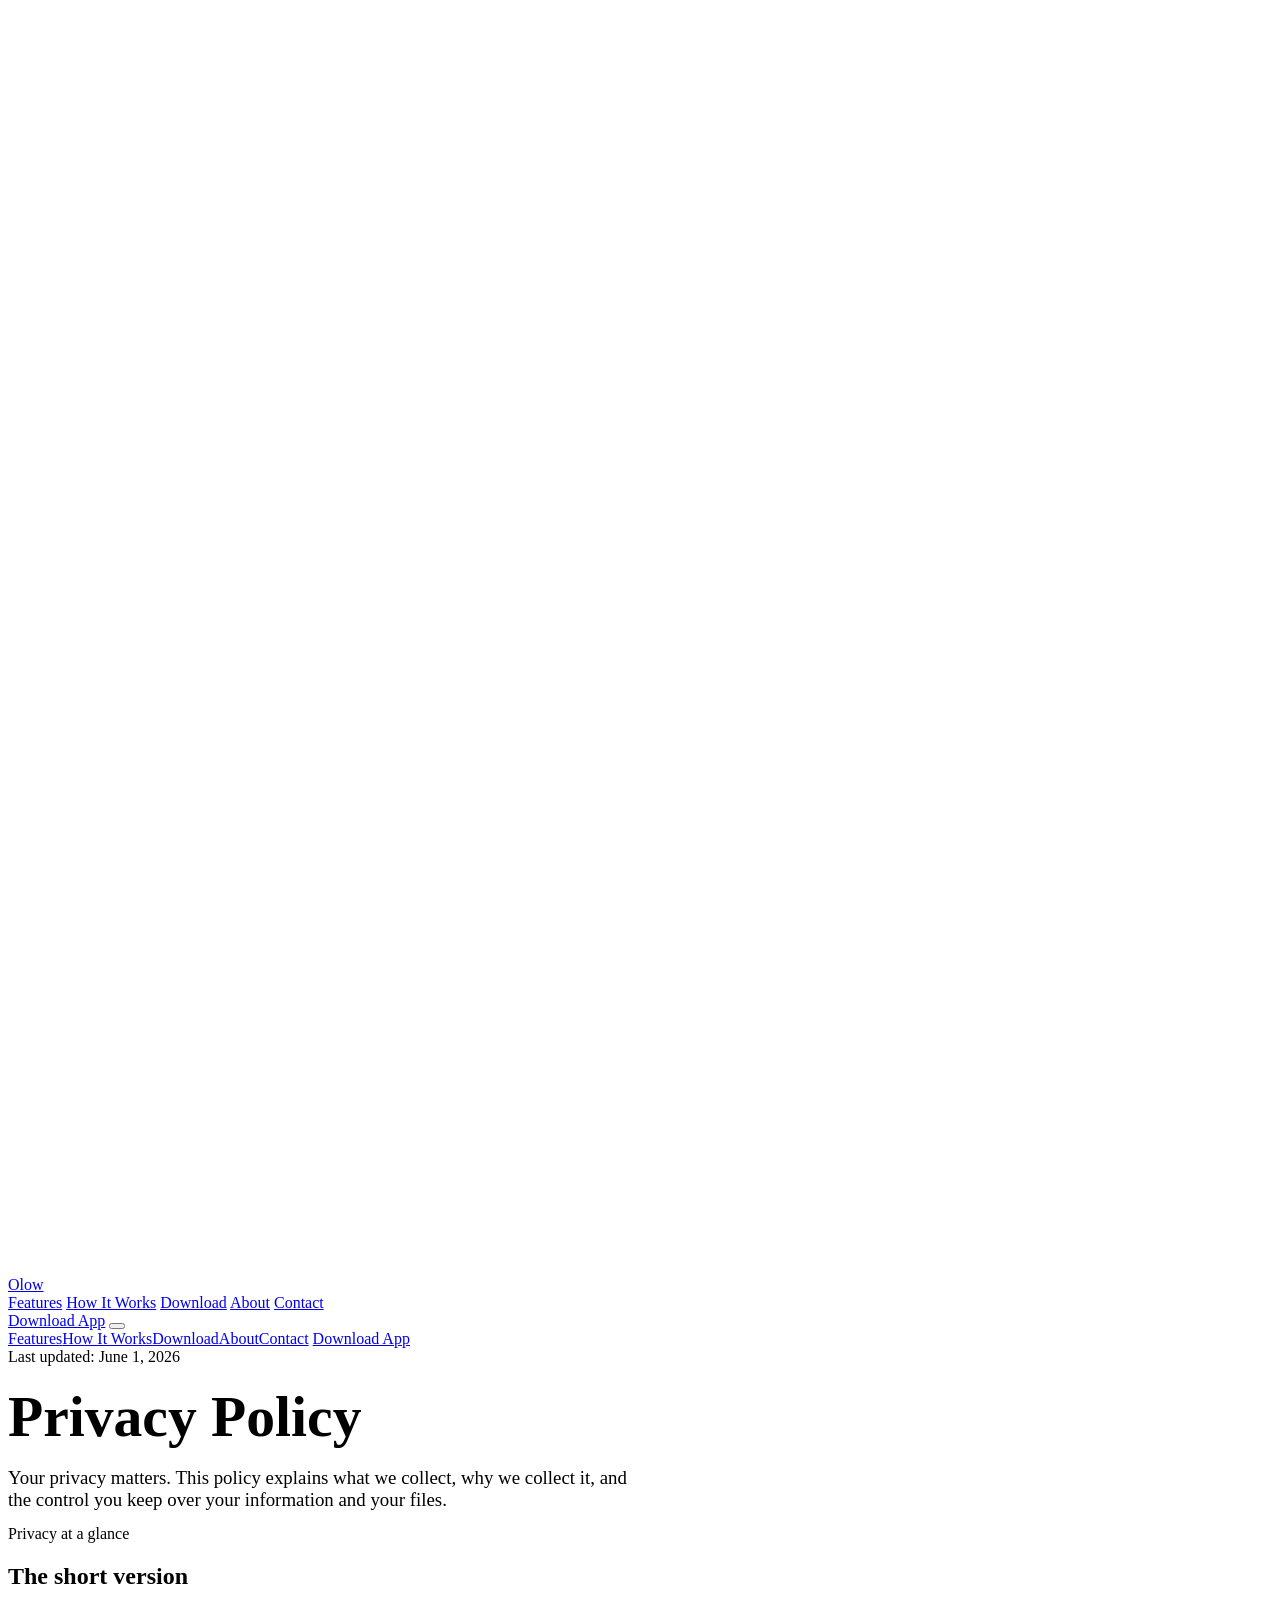
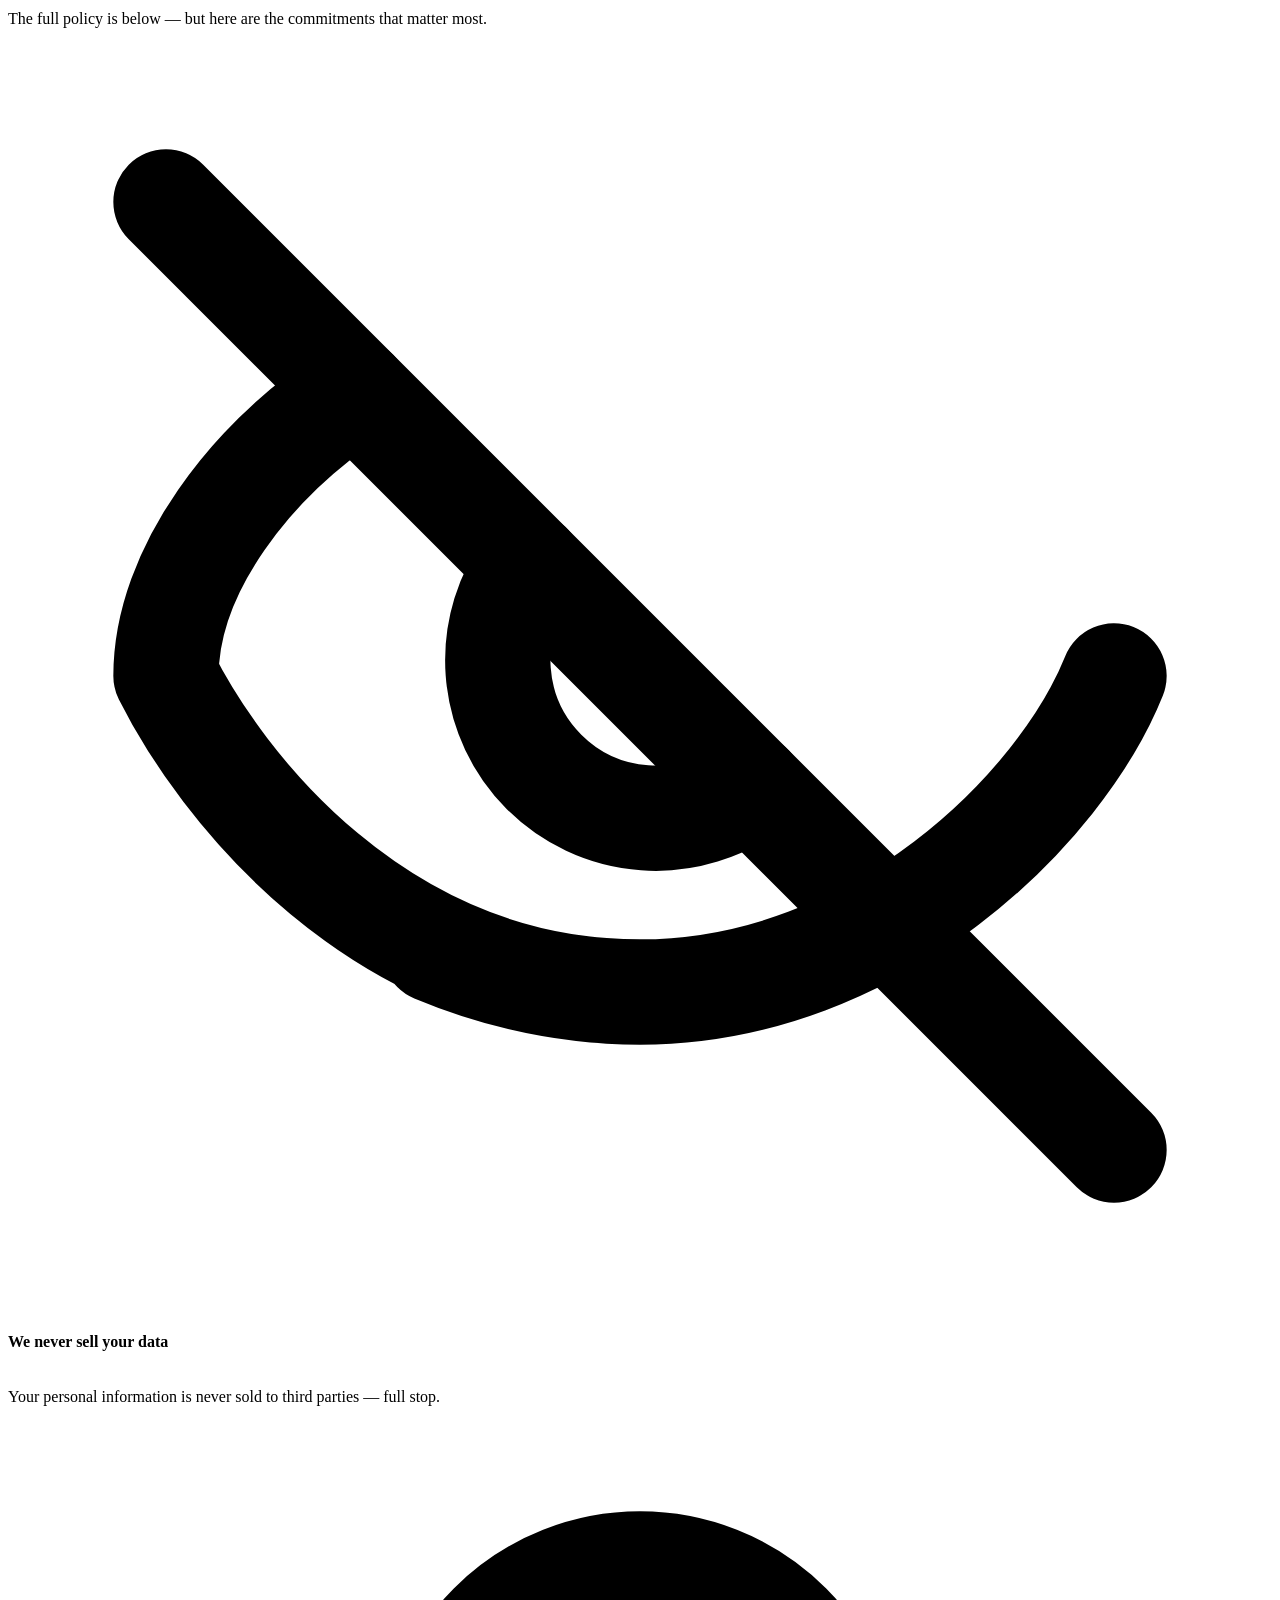
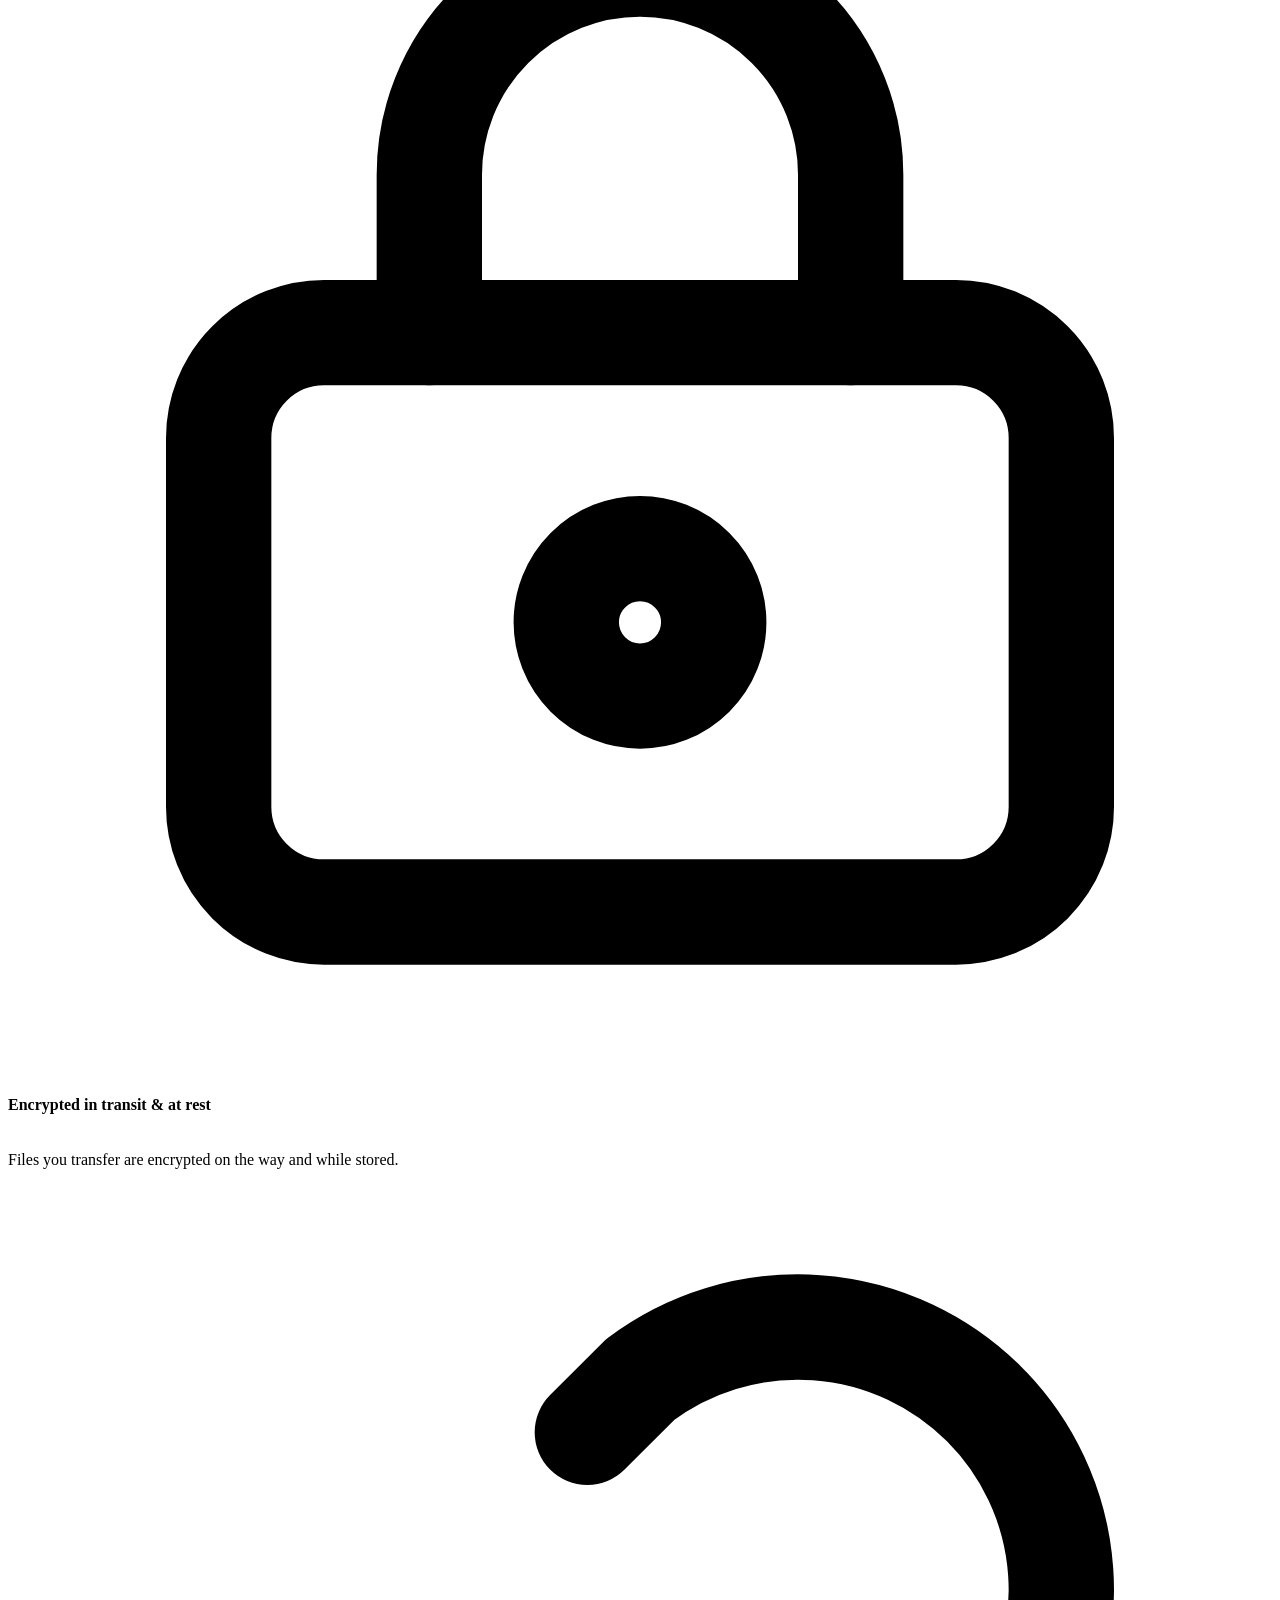
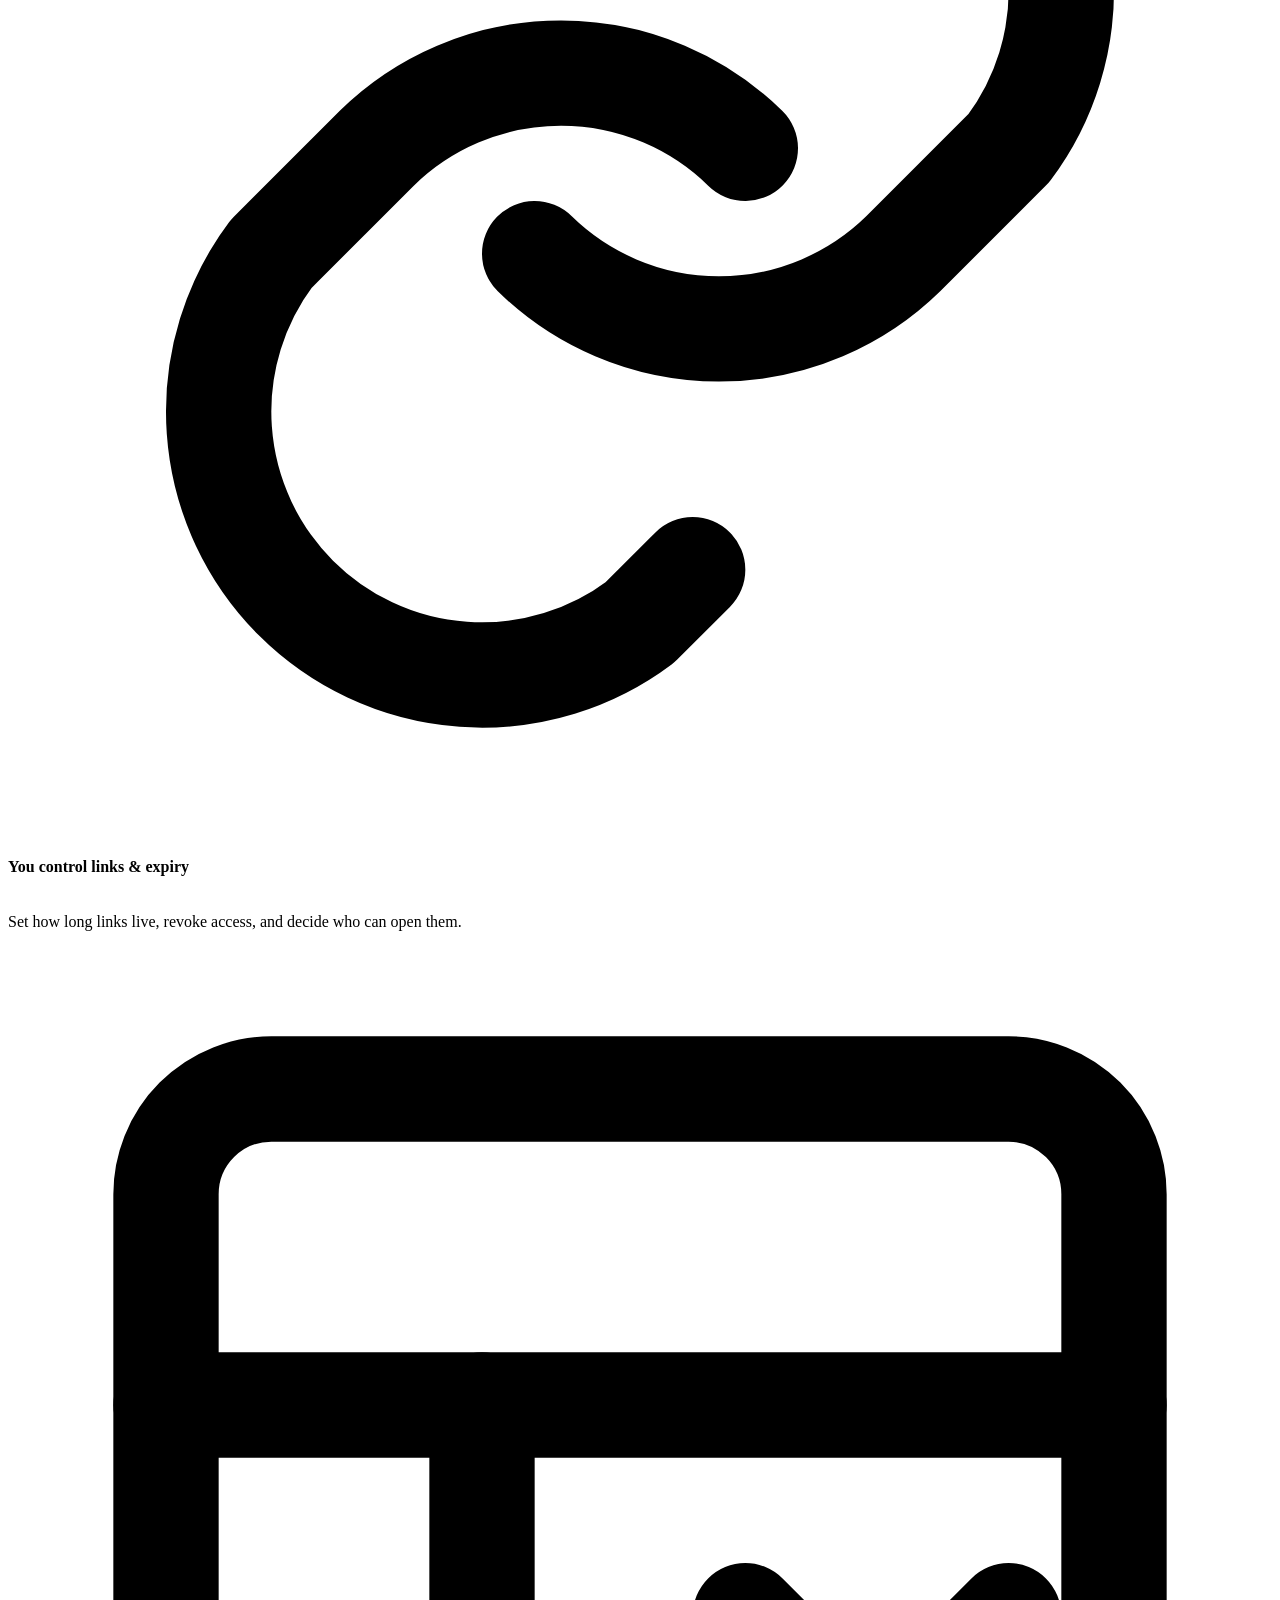
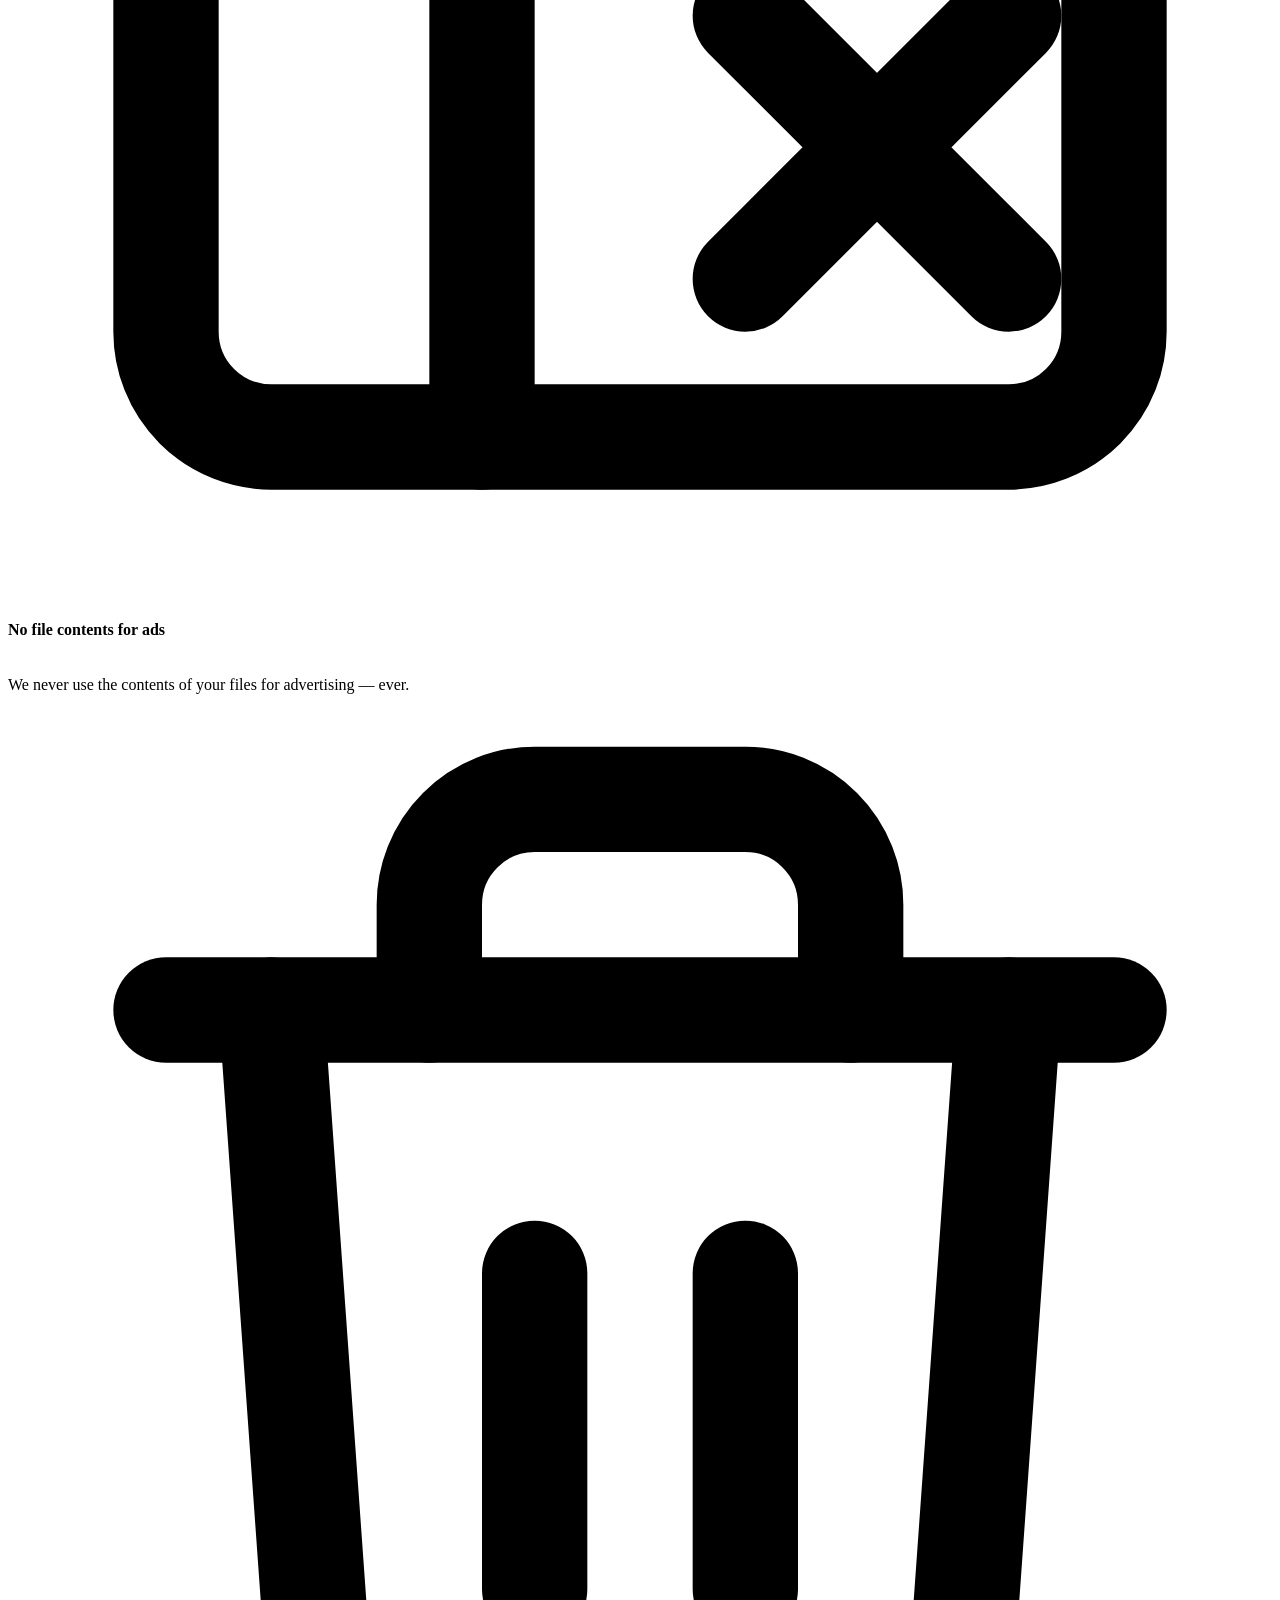
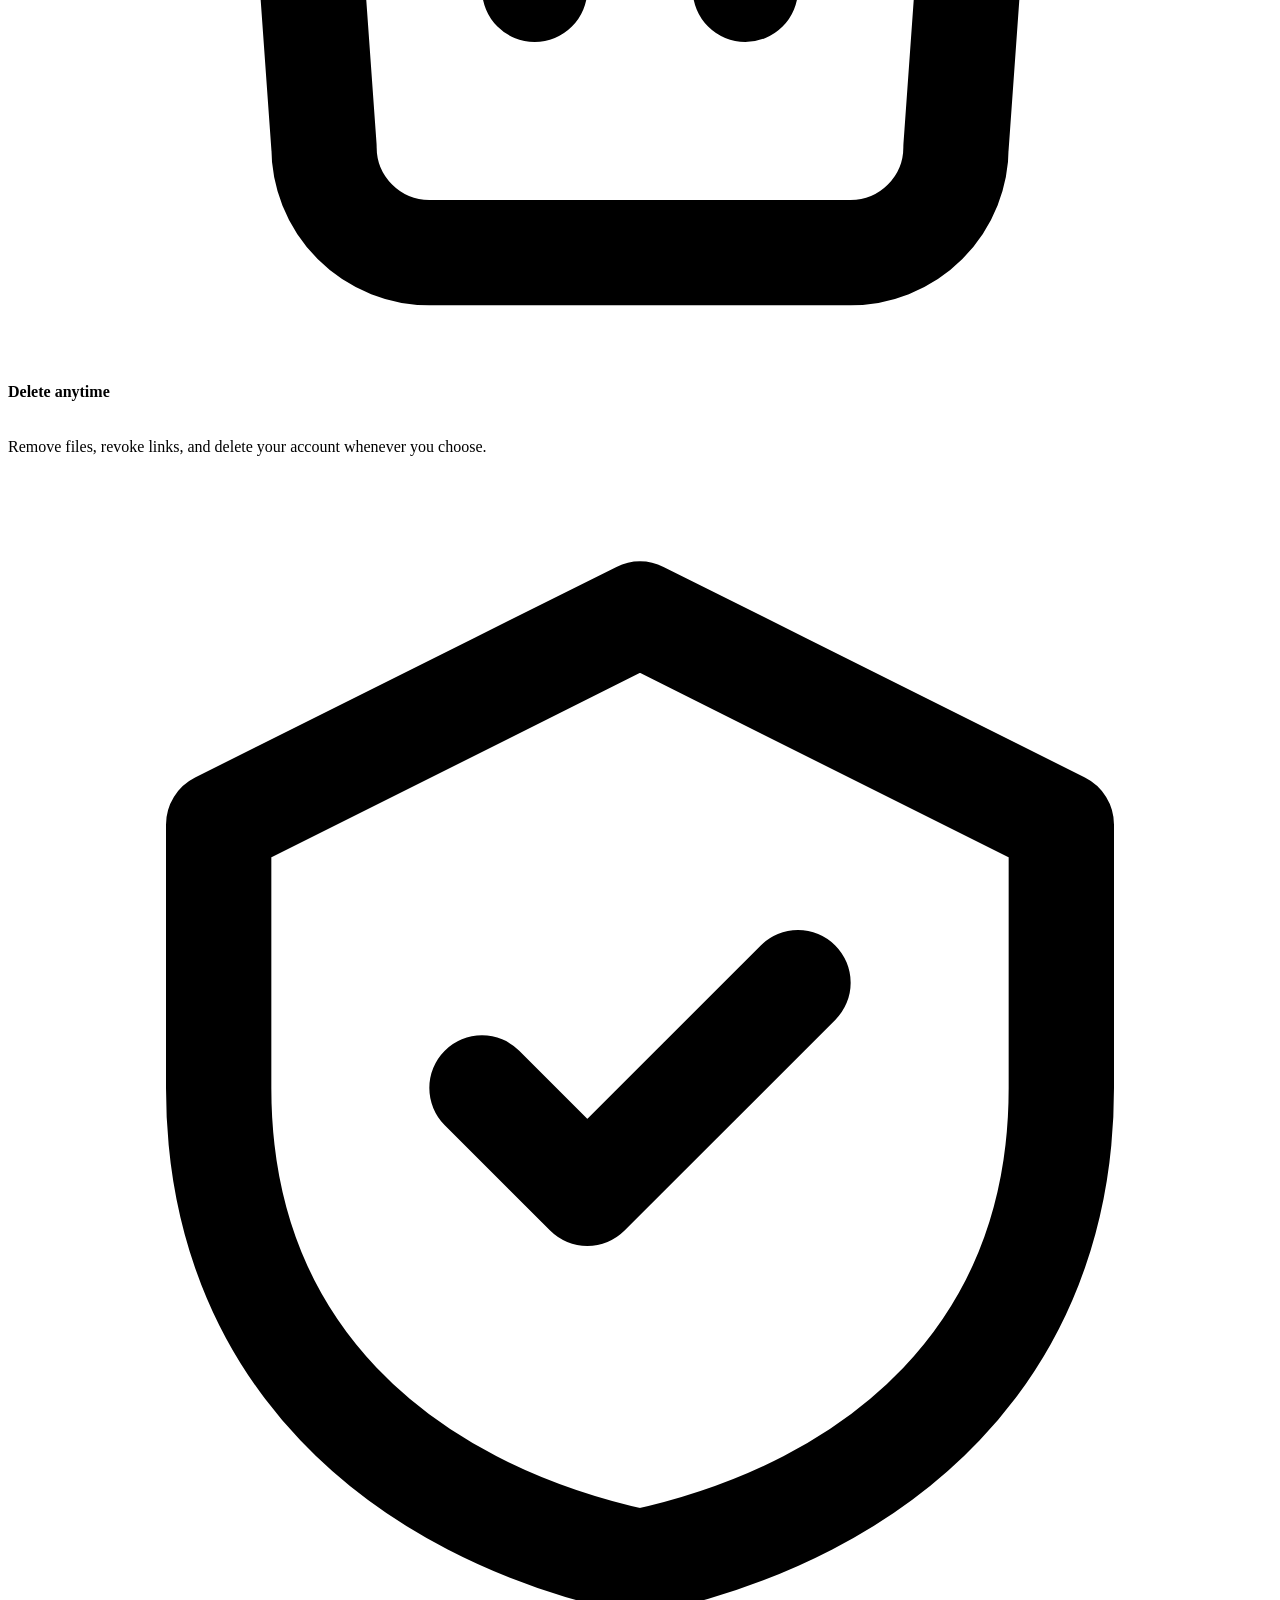
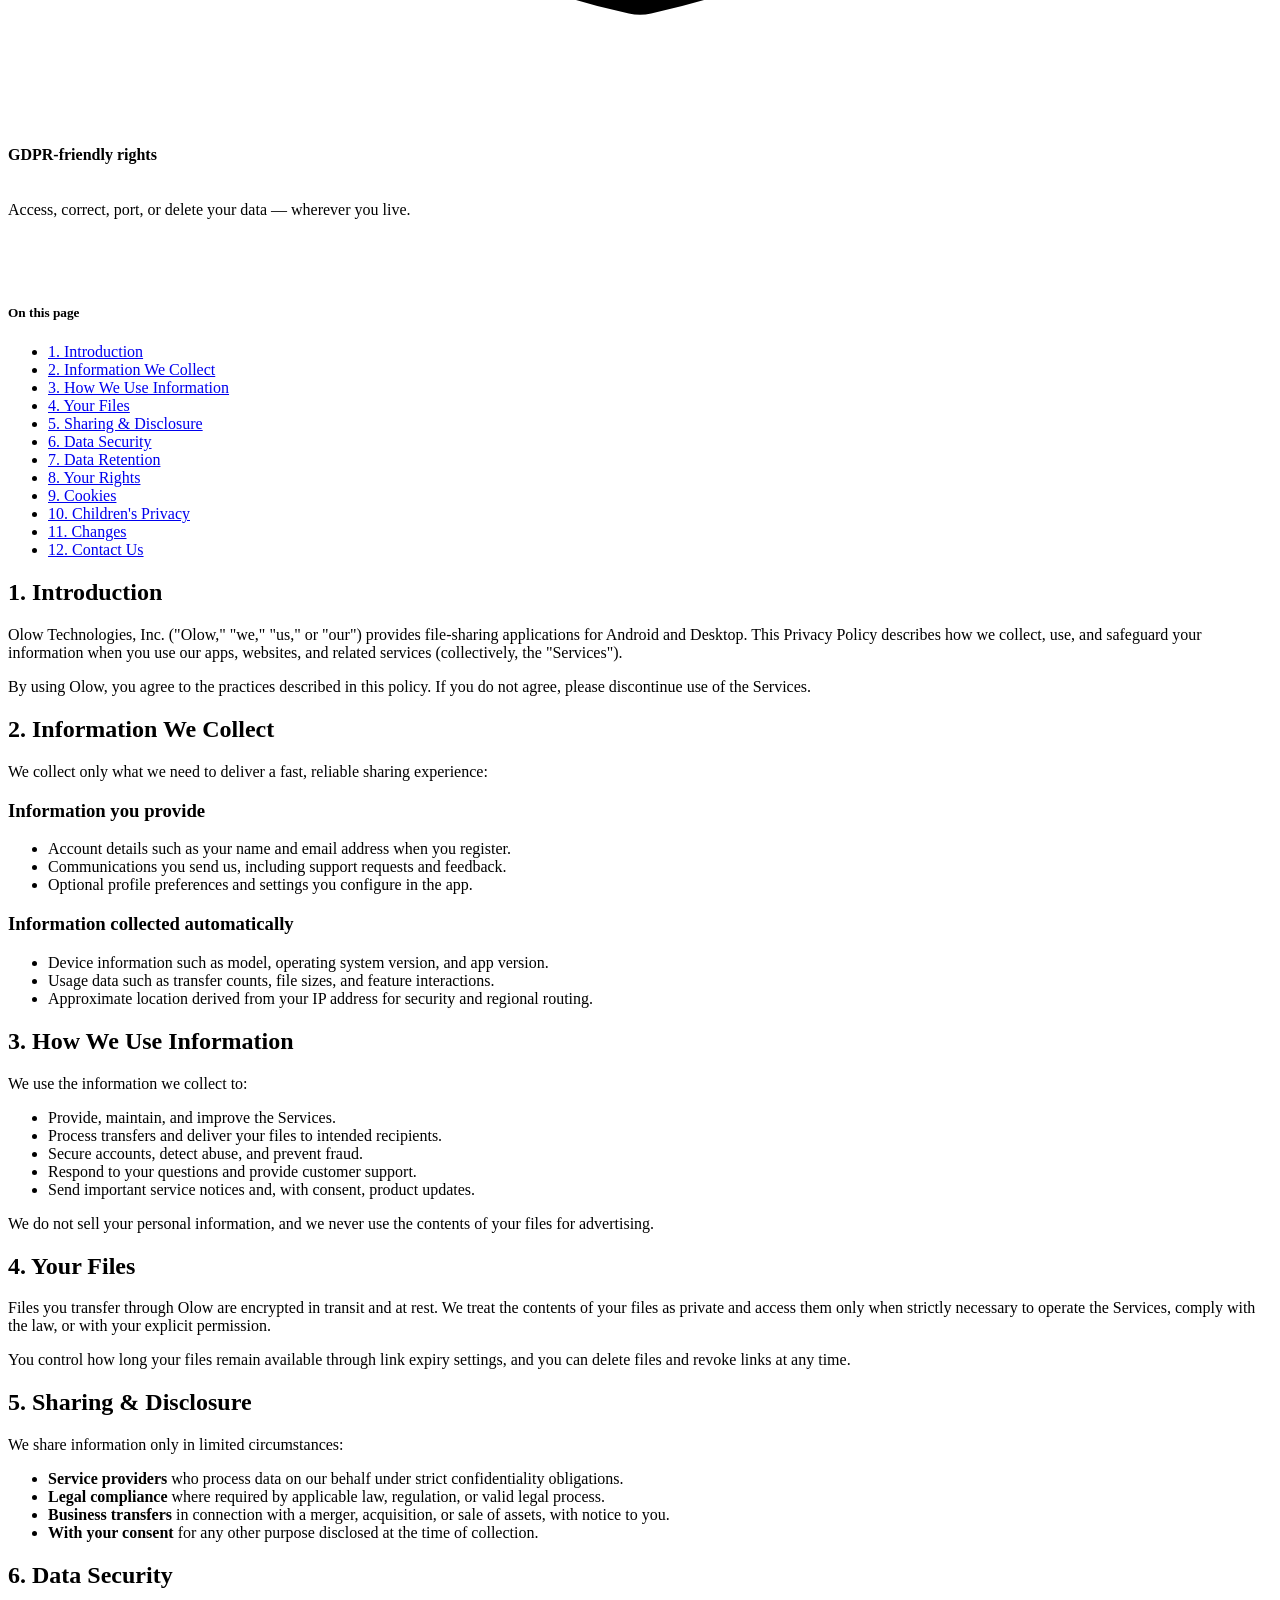
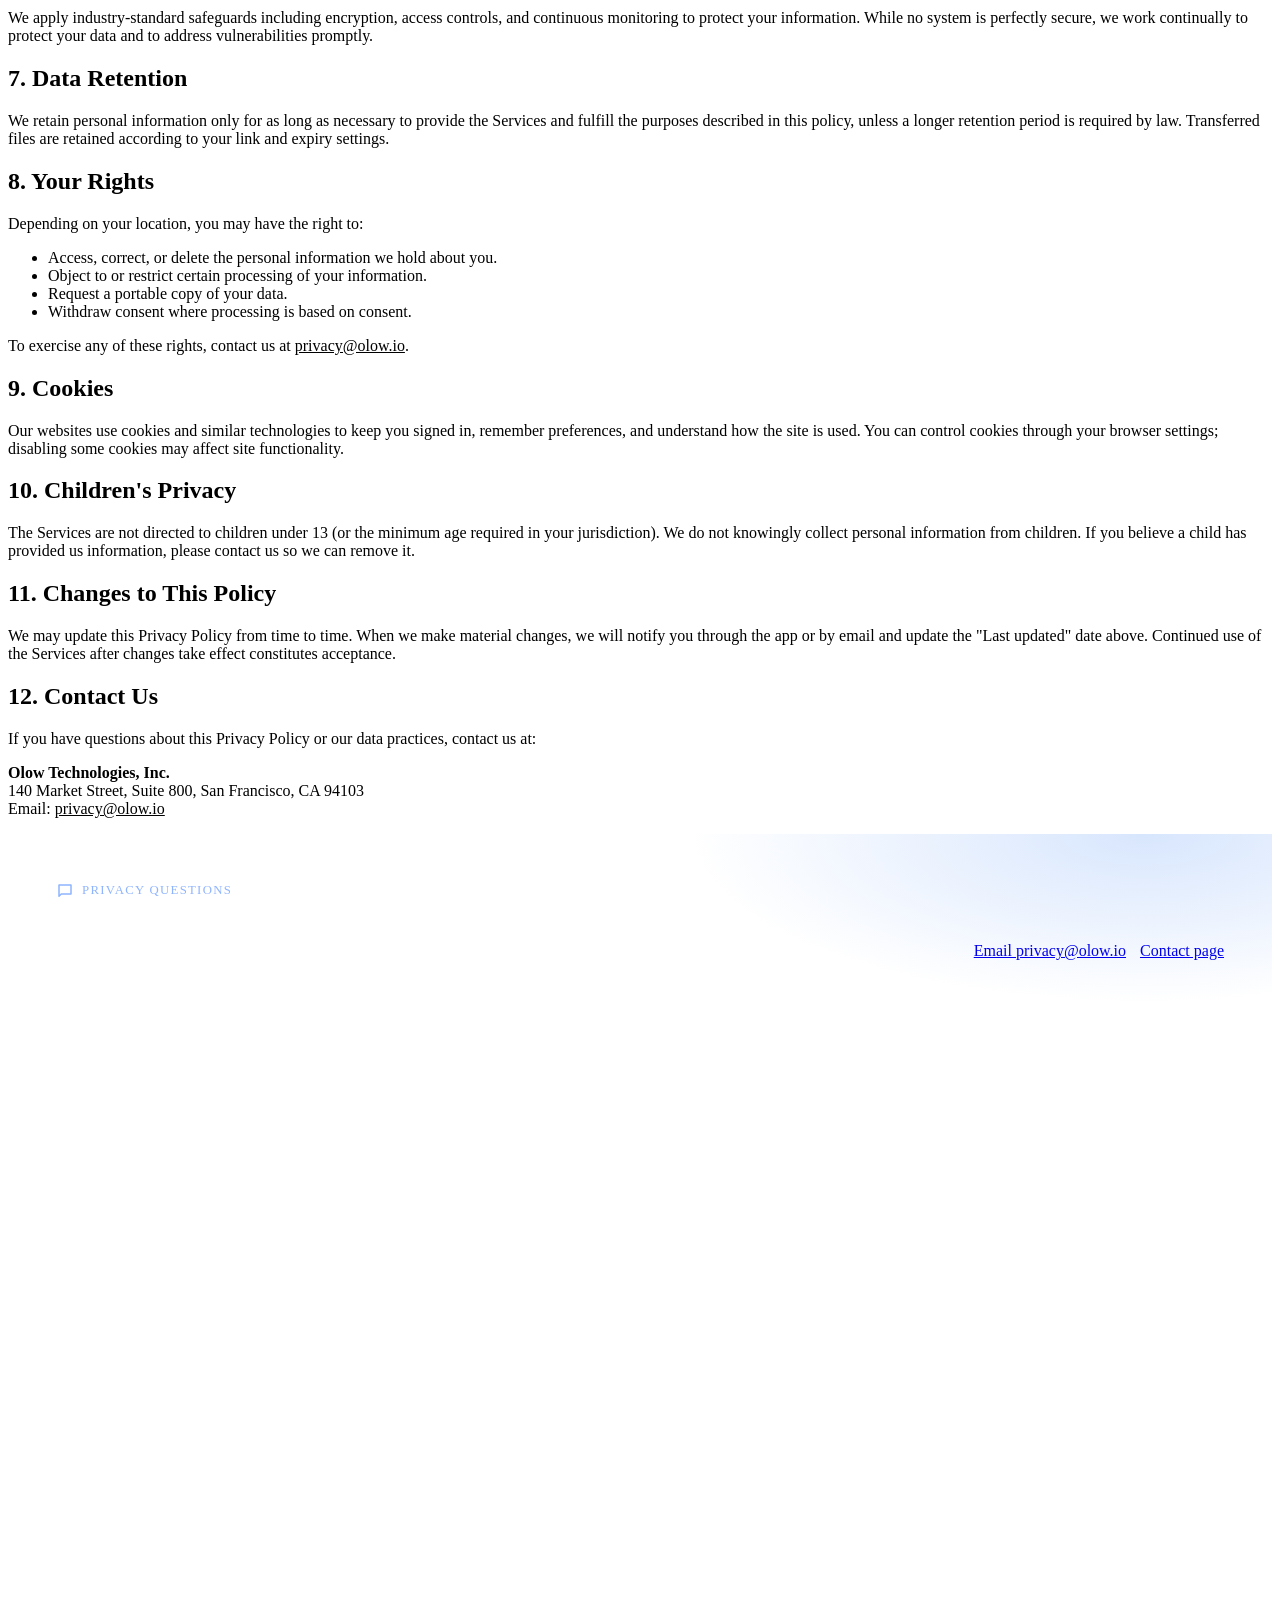
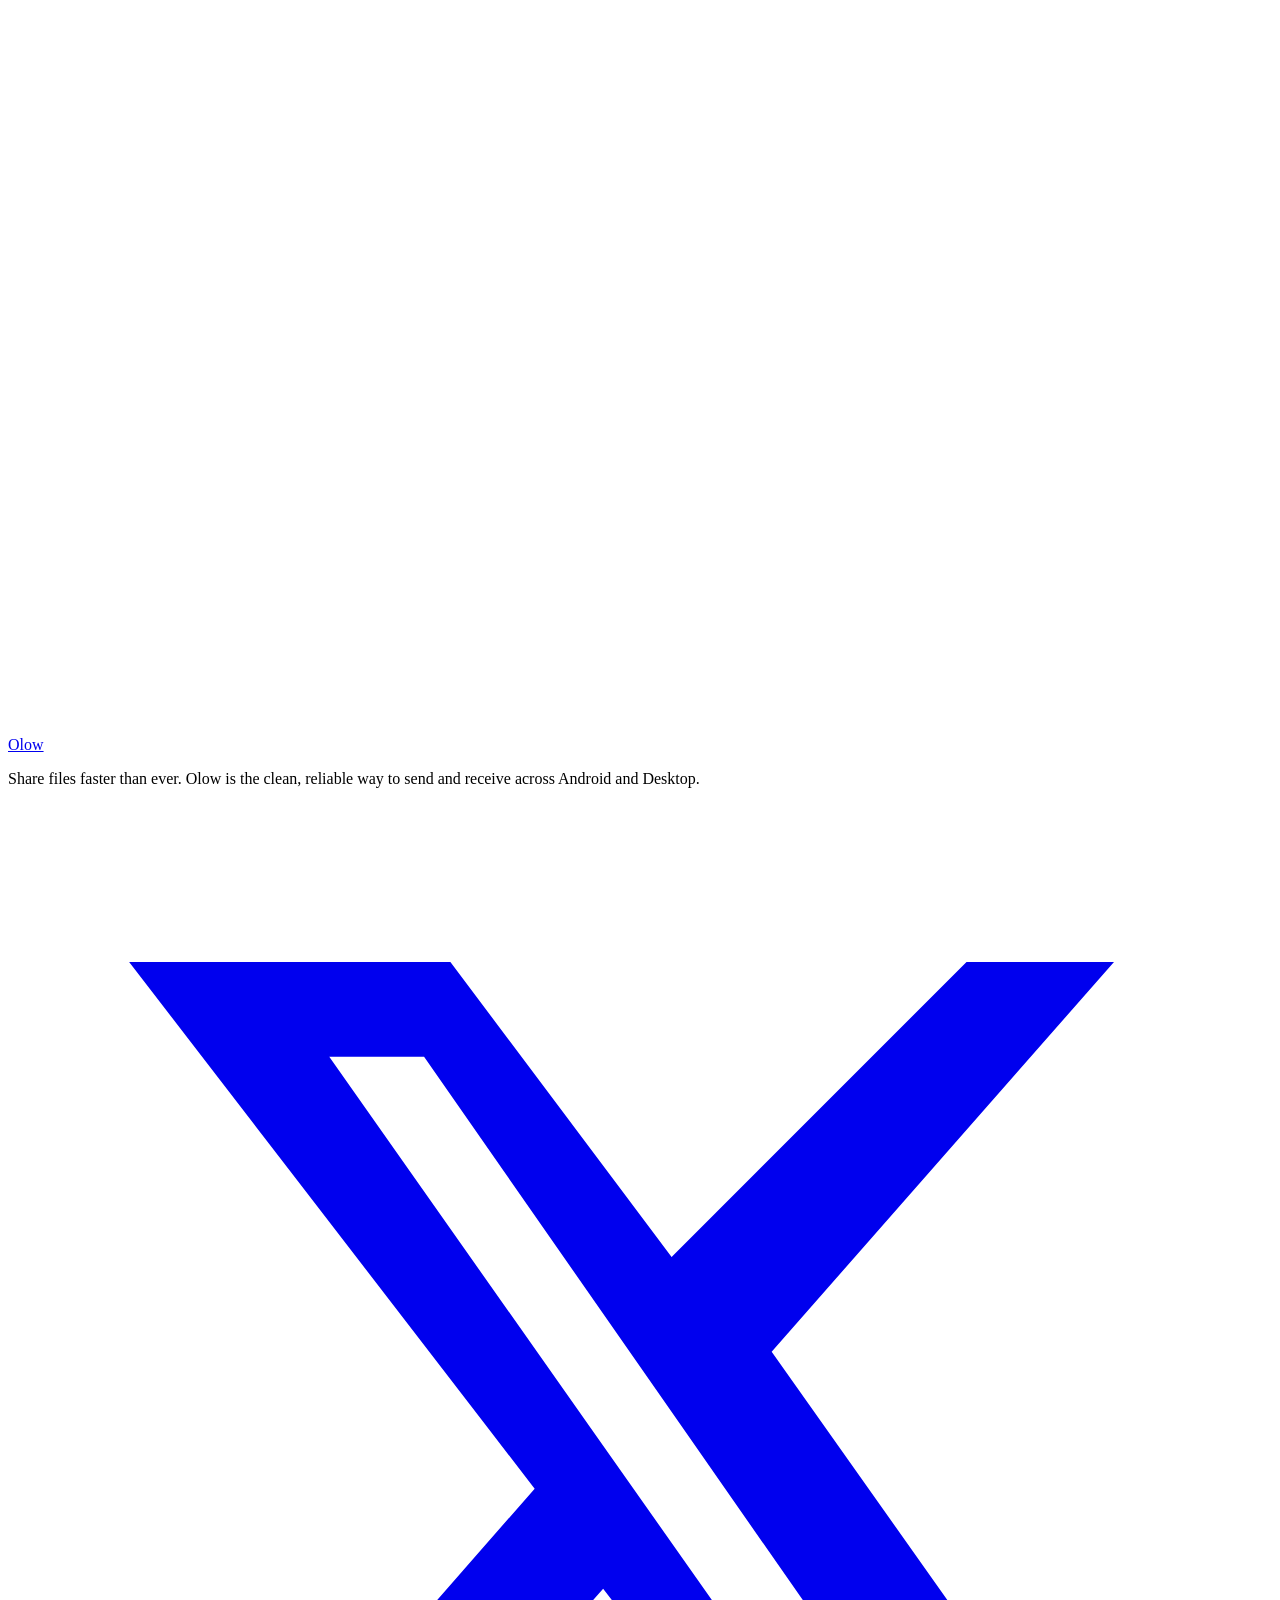
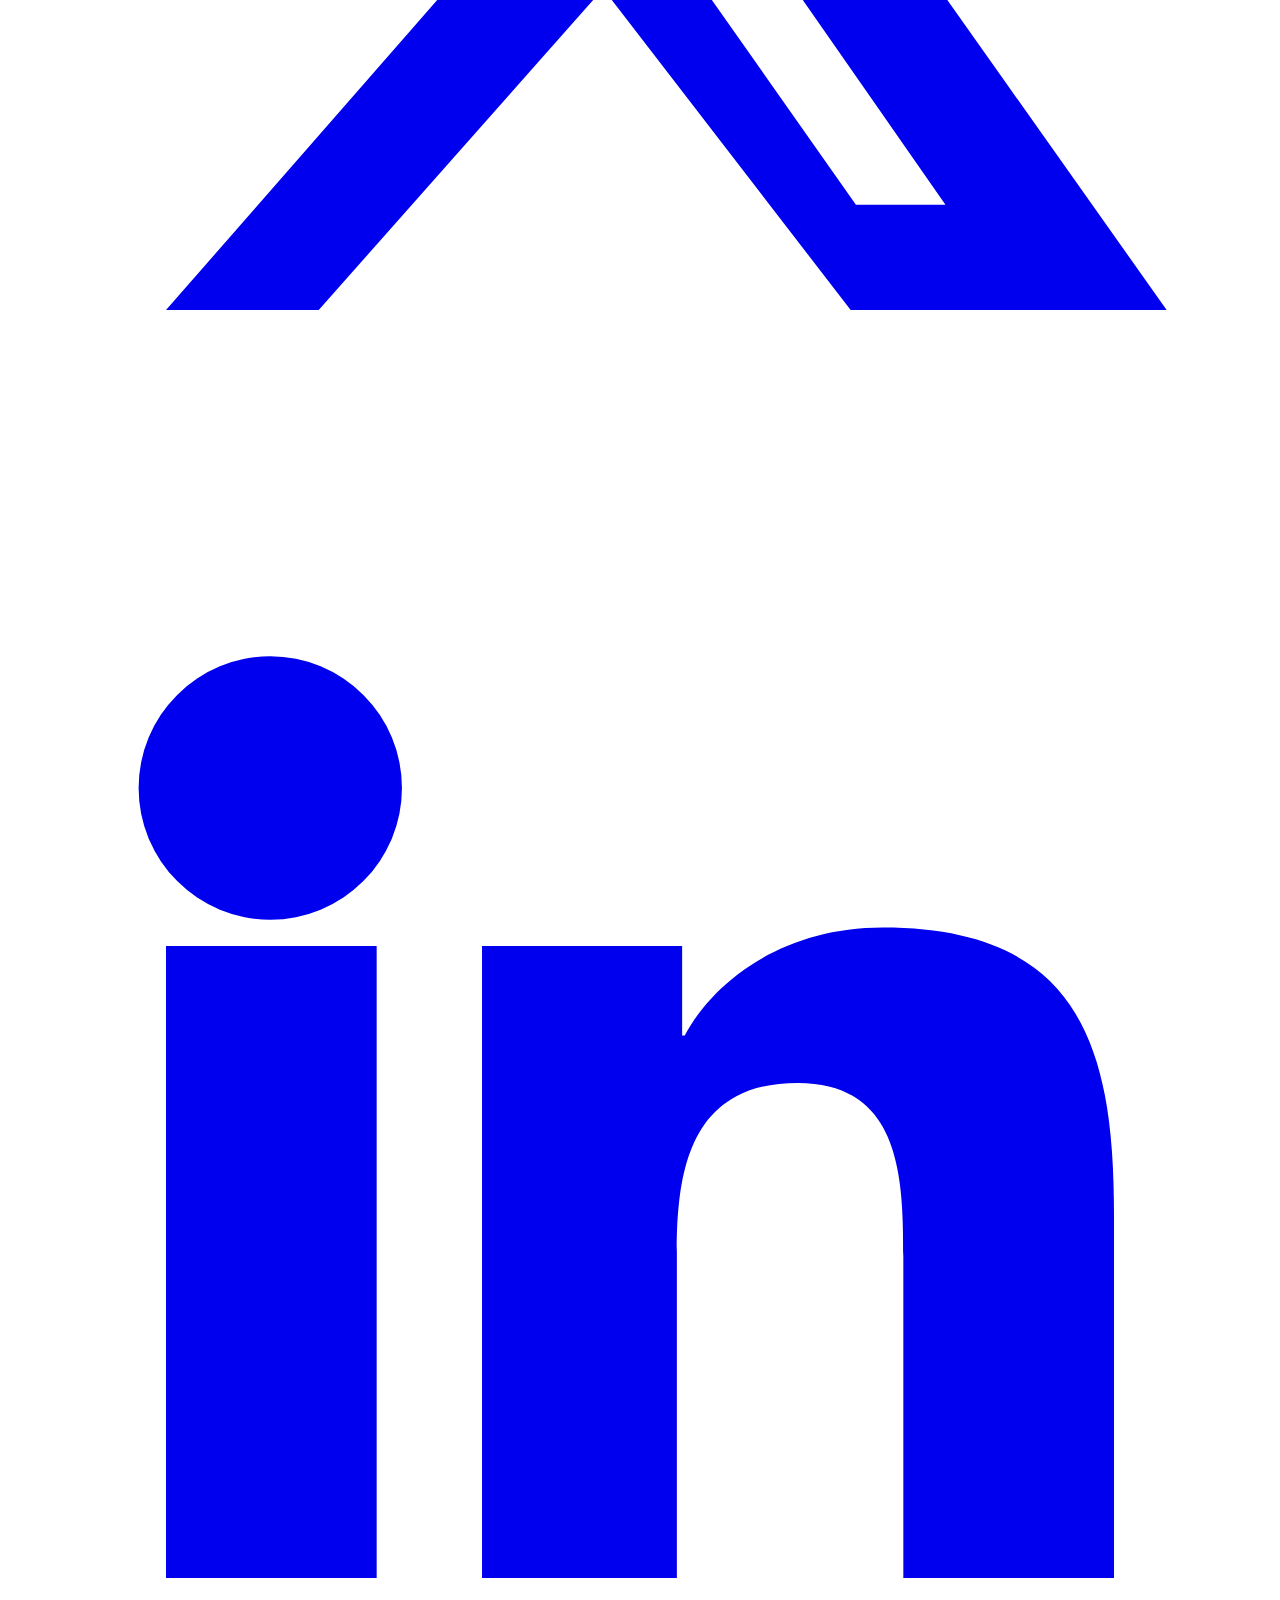
==== privacy-policy.html @ 42b6ee26 "Add files via upload" ====
<!DOCTYPE html>
<html lang="en">
<head>
  <meta charset="UTF-8" />
  <meta name="viewport" content="width=device-width, initial-scale=1.0" />
  <title>Privacy Policy — Olow</title>
  <meta name="description" content="Read Olow's Privacy Policy: what we collect, how your files are encrypted, your rights, and the control you keep over your data. We never sell your data." />
  <meta name="theme-color" content="#0f1d3d" />
  <meta property="og:title" content="Privacy Policy — Olow" />
  <meta property="og:description" content="Read Olow's Privacy Policy: what we collect, how your files are encrypted, your rights, and the control you keep over your data. We never sell your data." />
  <meta property="og:type" content="website" />
  <meta property="og:image" content="images/og-cover.svg" />
  <link rel="icon" type="image/svg+xml" href="icons/favicon.svg" />
  <link rel="apple-touch-icon" href="icons/favicon.svg" />
  <link rel="manifest" href="assets/site.webmanifest" />
  <link rel="preload" href="assets/fonts/inter-700.woff2" as="font" type="font/woff2" crossorigin />
  <link rel="preload" href="assets/fonts/inter-400.woff2" as="font" type="font/woff2" crossorigin />
  <link rel="stylesheet" href="css/styles.css" />
  <style>
    /* Page-scoped — privacy policy. Uses existing CSS variables only. */
    .pp-hero { padding: calc(var(--nav-h) + 76px) 0 64px; border-bottom: 1px solid var(--line); }
    .pp-hero .container { max-width: 880px; }
    .pp-hero h1 { font-size: clamp(2.4rem, 4.6vw, 3.6rem); margin: 18px 0 18px; }
    .pp-hero .pp-sub { font-size: 1.18rem; color: var(--slate); max-width: 640px; margin: 0; }

    .pp-glance { padding-top: 14px; }
    .pp-glance .value-card { display: flex; flex-direction: column; height: 100%; }
    .pp-glance .value-card p { margin-bottom: 0; color: var(--slate); }

    .pp-contact-card {
      background: var(--navy);
      color: #fff;
      border-radius: var(--r-lg);
      padding: 48px;
      display: grid;
      grid-template-columns: 1fr auto;
      gap: 32px;
      align-items: center;
      box-shadow: var(--sh-md);
      overflow: hidden;
      position: relative;
    }
    .pp-contact-card::before {
      content: "";
      position: absolute;
      inset: 0;
      background: radial-gradient(60% 120% at 90% 0%, rgba(59,130,246,.20) 0%, transparent 60%);
      pointer-events: none;
    }
    .pp-contact-card > * { position: relative; z-index: 1; }
    .pp-contact-card .pp-cc-eyebrow {
      display: inline-flex; align-items: center; gap: 8px;
      font-size: 0.8rem; text-transform: uppercase; letter-spacing: 0.1em;
      color: #8fb4ff; margin-bottom: 14px;
    }
    .pp-contact-card h2 { color: #fff; font-size: 1.7rem; margin-bottom: 12px; }
    .pp-contact-card p { color: rgba(255,255,255,.7); font-size: 1.04rem; margin: 0; max-width: 460px; }
    .pp-contact-card .pp-cc-actions { display: flex; gap: 14px; flex-wrap: wrap; }

    @media (max-width: 760px) {
      .pp-contact-card { grid-template-columns: 1fr; padding: 36px 28px; text-align: left; }
      .pp-contact-card .pp-cc-actions { flex-direction: column; }
      .pp-contact-card .pp-cc-actions .btn { width: 100%; }
    }
  </style>
</head>
<body>
  <header class="nav" id="nav">
    <div class="nav-inner">
      <a href="index.html" class="brand" aria-label="Olow home"><span class="brand-mark"><svg viewBox="0 0 24 24" fill="none"><path d="M4 12.5L9 17.5L20 6.5" stroke="white" stroke-width="2.4" stroke-linecap="round" stroke-linejoin="round"/><path d="M4 7.5L6.5 10" stroke="white" stroke-width="2.4" stroke-linecap="round" stroke-linejoin="round" opacity="0.55"/></svg></span>Olow</a>
      <nav class="nav-links" aria-label="Primary">
        <a href="index.html#features">Features</a>
        <a href="index.html#how">How It Works</a>
        <a href="index.html#download">Download</a>
        <a href="index.html">About</a>
        <a href="index.html#contact">Contact</a>
      </nav>
      <div class="nav-cta">
        <a href="index.html#download" class="btn btn-primary btn-desktop">Download App</a>
        <button class="nav-toggle" aria-label="Toggle menu" aria-expanded="false"><span></span></button>
      </div>
    </div>
  </header>
  <div class="mobile-menu">
    <a href="index.html#features">Features</a><a href="index.html#how">How It Works</a><a href="index.html#download">Download</a><a href="index.html">About</a><a href="index.html#contact">Contact</a>
    <a href="index.html#download" class="btn btn-primary btn-block">Download App</a>
  </div>

  <main>
    <!-- ============ PREMIUM HERO ============ -->
    <section class="pp-hero bg-grid-soft">
      <div class="container">
        <div class="reveal">
          <span class="legal-meta">Last updated: June 1, 2026</span>
          <h1>Privacy <span class="text-grad">Policy</span></h1>
          <p class="pp-sub">Your privacy matters. This policy explains what we collect, why we collect it, and the control you keep over your information and your files.</p>
        </div>
      </div>
    </section>

    <!-- ============ PRIVACY AT A GLANCE ============ -->
    <section class="section pp-glance">
      <div class="container">
        <div class="section-head center reveal">
          <span class="eyebrow center">Privacy at a glance</span>
          <h2>The short version</h2>
          <p>The full policy is below — but here are the commitments that matter most.</p>
        </div>
        <div class="grid grid-3">
          <div class="value-card reveal d1">
            <div class="v-ico"><svg viewBox="0 0 24 24" fill="none" stroke="currentColor" stroke-width="2" stroke-linecap="round" stroke-linejoin="round"><path d="M3 3l18 18"/><path d="M21 12c-1 2.5-4.5 6-9 6-1.4 0-2.7-.3-3.9-.8M6.6 6.6C4.6 7.9 3 10 3 12c1 2 4 6 9 6"/><path d="M9.9 9.9a3 3 0 0 0 4.2 4.2"/></svg></div>
            <h4>We never sell your data</h4>
            <p>Your personal information is never sold to third parties — full stop.</p>
          </div>
          <div class="value-card reveal d2">
            <div class="v-ico"><svg viewBox="0 0 24 24" fill="none" stroke="currentColor" stroke-width="2" stroke-linecap="round" stroke-linejoin="round"><rect x="4" y="10" width="16" height="11" rx="2"/><path d="M8 10V7a4 4 0 0 1 8 0v3"/><circle cx="12" cy="15.5" r="1.4"/></svg></div>
            <h4>Encrypted in transit &amp; at rest</h4>
            <p>Files you transfer are encrypted on the way and while stored.</p>
          </div>
          <div class="value-card reveal d3">
            <div class="v-ico"><svg viewBox="0 0 24 24" fill="none" stroke="currentColor" stroke-width="2" stroke-linecap="round" stroke-linejoin="round"><path d="M10 13a5 5 0 0 0 7 0l2-2a5 5 0 0 0-7-7l-1 1"/><path d="M14 11a5 5 0 0 0-7 0l-2 2a5 5 0 0 0 7 7l1-1"/></svg></div>
            <h4>You control links &amp; expiry</h4>
            <p>Set how long links live, revoke access, and decide who can open them.</p>
          </div>
          <div class="value-card reveal d1">
            <div class="v-ico"><svg viewBox="0 0 24 24" fill="none" stroke="currentColor" stroke-width="2" stroke-linecap="round" stroke-linejoin="round"><path d="M3 9h18"/><path d="M9 9v12"/><rect x="3" y="3" width="18" height="18" rx="2"/><path d="M14 13l5 5M19 13l-5 5"/></svg></div>
            <h4>No file contents for ads</h4>
            <p>We never use the contents of your files for advertising — ever.</p>
          </div>
          <div class="value-card reveal d2">
            <div class="v-ico"><svg viewBox="0 0 24 24" fill="none" stroke="currentColor" stroke-width="2" stroke-linecap="round" stroke-linejoin="round"><path d="M3 6h18"/><path d="M8 6V4a2 2 0 0 1 2-2h4a2 2 0 0 1 2 2v2"/><path d="M19 6l-1 14a2 2 0 0 1-2 2H8a2 2 0 0 1-2-2L5 6"/><path d="M10 11v6M14 11v6"/></svg></div>
            <h4>Delete anytime</h4>
            <p>Remove files, revoke links, and delete your account whenever you choose.</p>
          </div>
          <div class="value-card reveal d3">
            <div class="v-ico"><svg viewBox="0 0 24 24" fill="none" stroke="currentColor" stroke-width="2" stroke-linecap="round" stroke-linejoin="round"><path d="M12 3l8 4v5c0 5-3.4 8-8 9-4.6-1-8-4-8-9V7l8-4Z"/><path d="M9 12l2 2 4-4"/></svg></div>
            <h4>GDPR-friendly rights</h4>
            <p>Access, correct, port, or delete your data — wherever you live.</p>
          </div>
        </div>
      </div>
    </section>

    <!-- ============ THE POLICY ============ -->
    <section class="section bg-mist" style="padding-top:64px">
      <div class="container">
        <div class="legal reveal">
          <aside class="legal-toc">
            <h5>On this page</h5>
            <ul>
              <li><a href="#intro">1. Introduction</a></li>
              <li><a href="#collect">2. Information We Collect</a></li>
              <li><a href="#use">3. How We Use Information</a></li>
              <li><a href="#files">4. Your Files</a></li>
              <li><a href="#sharing">5. Sharing &amp; Disclosure</a></li>
              <li><a href="#security">6. Data Security</a></li>
              <li><a href="#retention">7. Data Retention</a></li>
              <li><a href="#rights">8. Your Rights</a></li>
              <li><a href="#cookies">9. Cookies</a></li>
              <li><a href="#children">10. Children's Privacy</a></li>
              <li><a href="#changes">11. Changes</a></li>
              <li><a href="#contact">12. Contact Us</a></li>
            </ul>
          </aside>
          <div class="legal-body">
            <h2 id="intro">1. Introduction</h2>
            <p>Olow Technologies, Inc. ("Olow," "we," "us," or "our") provides file-sharing applications for Android and Desktop. This Privacy Policy describes how we collect, use, and safeguard your information when you use our apps, websites, and related services (collectively, the "Services").</p>
            <p>By using Olow, you agree to the practices described in this policy. If you do not agree, please discontinue use of the Services.</p>

            <h2 id="collect">2. Information We Collect</h2>
            <p>We collect only what we need to deliver a fast, reliable sharing experience:</p>
            <h3>Information you provide</h3>
            <ul>
              <li>Account details such as your name and email address when you register.</li>
              <li>Communications you send us, including support requests and feedback.</li>
              <li>Optional profile preferences and settings you configure in the app.</li>
            </ul>
            <h3>Information collected automatically</h3>
            <ul>
              <li>Device information such as model, operating system version, and app version.</li>
              <li>Usage data such as transfer counts, file sizes, and feature interactions.</li>
              <li>Approximate location derived from your IP address for security and regional routing.</li>
            </ul>

            <h2 id="use">3. How We Use Information</h2>
            <p>We use the information we collect to:</p>
            <ul>
              <li>Provide, maintain, and improve the Services.</li>
              <li>Process transfers and deliver your files to intended recipients.</li>
              <li>Secure accounts, detect abuse, and prevent fraud.</li>
              <li>Respond to your questions and provide customer support.</li>
              <li>Send important service notices and, with consent, product updates.</li>
            </ul>
            <p>We do not sell your personal information, and we never use the contents of your files for advertising.</p>

            <h2 id="files">4. Your Files</h2>
            <p>Files you transfer through Olow are encrypted in transit and at rest. We treat the contents of your files as private and access them only when strictly necessary to operate the Services, comply with the law, or with your explicit permission.</p>
            <p>You control how long your files remain available through link expiry settings, and you can delete files and revoke links at any time.</p>

            <h2 id="sharing">5. Sharing &amp; Disclosure</h2>
            <p>We share information only in limited circumstances:</p>
            <ul>
              <li><strong>Service providers</strong> who process data on our behalf under strict confidentiality obligations.</li>
              <li><strong>Legal compliance</strong> where required by applicable law, regulation, or valid legal process.</li>
              <li><strong>Business transfers</strong> in connection with a merger, acquisition, or sale of assets, with notice to you.</li>
              <li><strong>With your consent</strong> for any other purpose disclosed at the time of collection.</li>
            </ul>

            <h2 id="security">6. Data Security</h2>
            <p>We apply industry-standard safeguards including encryption, access controls, and continuous monitoring to protect your information. While no system is perfectly secure, we work continually to protect your data and to address vulnerabilities promptly.</p>

            <h2 id="retention">7. Data Retention</h2>
            <p>We retain personal information only for as long as necessary to provide the Services and fulfill the purposes described in this policy, unless a longer retention period is required by law. Transferred files are retained according to your link and expiry settings.</p>

            <h2 id="rights">8. Your Rights</h2>
            <p>Depending on your location, you may have the right to:</p>
            <ul>
              <li>Access, correct, or delete the personal information we hold about you.</li>
              <li>Object to or restrict certain processing of your information.</li>
              <li>Request a portable copy of your data.</li>
              <li>Withdraw consent where processing is based on consent.</li>
            </ul>
            <p>To exercise any of these rights, contact us at <a href="mailto:privacy@olow.io" style="color:var(--blue)">privacy@olow.io</a>.</p>

            <h2 id="cookies">9. Cookies</h2>
            <p>Our websites use cookies and similar technologies to keep you signed in, remember preferences, and understand how the site is used. You can control cookies through your browser settings; disabling some cookies may affect site functionality.</p>

            <h2 id="children">10. Children's Privacy</h2>
            <p>The Services are not directed to children under 13 (or the minimum age required in your jurisdiction). We do not knowingly collect personal information from children. If you believe a child has provided us information, please contact us so we can remove it.</p>

            <h2 id="changes">11. Changes to This Policy</h2>
            <p>We may update this Privacy Policy from time to time. When we make material changes, we will notify you through the app or by email and update the "Last updated" date above. Continued use of the Services after changes take effect constitutes acceptance.</p>

            <h2 id="contact">12. Contact Us</h2>
            <p>If you have questions about this Privacy Policy or our data practices, contact us at:</p>
            <p><strong>Olow Technologies, Inc.</strong><br>140 Market Street, Suite 800, San Francisco, CA 94103<br>Email: <a href="mailto:privacy@olow.io" style="color:var(--blue)">privacy@olow.io</a></p>
          </div>
        </div>
      </div>
    </section>

    <!-- ============ CLOSING CONTACT CARD ============ -->
    <section class="section">
      <div class="container">
        <div class="pp-contact-card reveal">
          <div>
            <span class="pp-cc-eyebrow">
              <svg viewBox="0 0 24 24" width="18" height="18" fill="none" stroke="currentColor" stroke-width="2" stroke-linecap="round" stroke-linejoin="round"><path d="M4 4h16v12H7l-3 3V4Z"/></svg>
              Privacy questions
            </span>
            <h2>Still have a question about your data?</h2>
            <p>Our privacy team is happy to help you understand what we collect, exercise your rights, or walk through anything in this policy.</p>
          </div>
          <div class="pp-cc-actions">
            <a href="mailto:privacy@olow.io" class="btn btn-light">Email privacy@olow.io</a>
            <a href="index.html#contact" class="btn btn-outline-light">Contact page</a>
          </div>
        </div>
      </div>
    </section>
  </main>

  <footer class="footer">
    <div class="container">
      <div class="footer-grid">
        <div class="footer-about">
          <a href="index.html" class="brand"><span class="brand-mark"><svg viewBox="0 0 24 24" fill="none"><path d="M4 12.5L9 17.5L20 6.5" stroke="white" stroke-width="2.4" stroke-linecap="round" stroke-linejoin="round"/></svg></span>Olow</a>
          <p>Share files faster than ever. Olow is the clean, reliable way to send and receive across Android and Desktop.</p>
          <div class="footer-social">
            <a href="#" aria-label="X / Twitter"><svg viewBox="0 0 24 24" fill="currentColor"><path d="M18.2 3H21l-6.5 7.4L22 21h-6l-4.7-6.1L5.9 21H3l7-8L2.3 3h6.1l4.2 5.6L18.2 3Zm-2.1 16h1.7L7.9 4.8H6.1L16.1 19Z"/></svg></a>
            <a href="#" aria-label="LinkedIn"><svg viewBox="0 0 24 24" fill="currentColor"><path d="M4.98 3.5a2.5 2.5 0 1 1 0 5 2.5 2.5 0 0 1 0-5ZM3 9h4v12H3V9Zm6 0h3.8v1.7h.05c.53-1 1.83-2.05 3.76-2.05C20.4 8.65 21 11 21 14.1V21h-4v-6.1c0-1.45-.03-3.3-2-3.3-2 0-2.3 1.57-2.3 3.2V21H9V9Z"/></svg></a>
            <a href="#" aria-label="GitHub"><svg viewBox="0 0 24 24" fill="currentColor"><path d="M12 2a10 10 0 0 0-3.16 19.5c.5.1.68-.22.68-.48v-1.7c-2.78.6-3.37-1.34-3.37-1.34-.45-1.16-1.1-1.47-1.1-1.47-.9-.62.07-.6.07-.6 1 .07 1.53 1.03 1.53 1.03.9 1.52 2.34 1.08 2.9.83.1-.65.35-1.09.63-1.34-2.22-.25-4.55-1.11-4.55-4.94 0-1.09.39-1.98 1.03-2.68-.1-.26-.45-1.27.1-2.65 0 0 .84-.27 2.75 1.02a9.5 9.5 0 0 1 5 0c1.9-1.29 2.75-1.02 2.75-1.02.55 1.38.2 2.39.1 2.65.64.7 1.03 1.59 1.03 2.68 0 3.84-2.34 4.69-4.57 4.94.36.31.68.92.68 1.85v2.74c0 .27.18.59.69.48A10 10 0 0 0 12 2Z"/></svg></a>
          </div>
        </div>
        <div class="footer-col"><h5>Product</h5><ul><li><a href="index.html#features">Features</a></li><li><a href="index.html#how">How It Works</a></li><li><a href="index.html#download">Download</a></li><li><a href="index.html#download">Pricing</a></li></ul></div>
        <div class="footer-col"><h5>Company</h5><ul><li><a href="index.html">About</a></li><li><a href="index.html#contact">Contact</a></li><li><a href="index.html">Careers</a></li><li><a href="index.html#contact">Support</a></li></ul></div>
        <div class="footer-col"><h5>Legal</h5><ul><li><a href="privacy-policy.html">Privacy Policy</a></li><li><a href="terms-of-service.html">Terms of Service</a></li><li><a href="privacy-policy.html">Cookie Policy</a></li><li><a href="privacy-policy.html">Security</a></li></ul></div>
      </div>
      <div class="footer-bottom">
        <small>© <span data-year>2026</span> Olow Technologies, Inc. All rights reserved.</small>
        <div class="fb-links"><a href="privacy-policy.html">Privacy</a><a href="terms-of-service.html">Terms</a><a href="index.html#contact">Contact</a></div>
      </div>
    </div>
  </footer>
  <script src="js/main.js"></script>
</body>
</html>
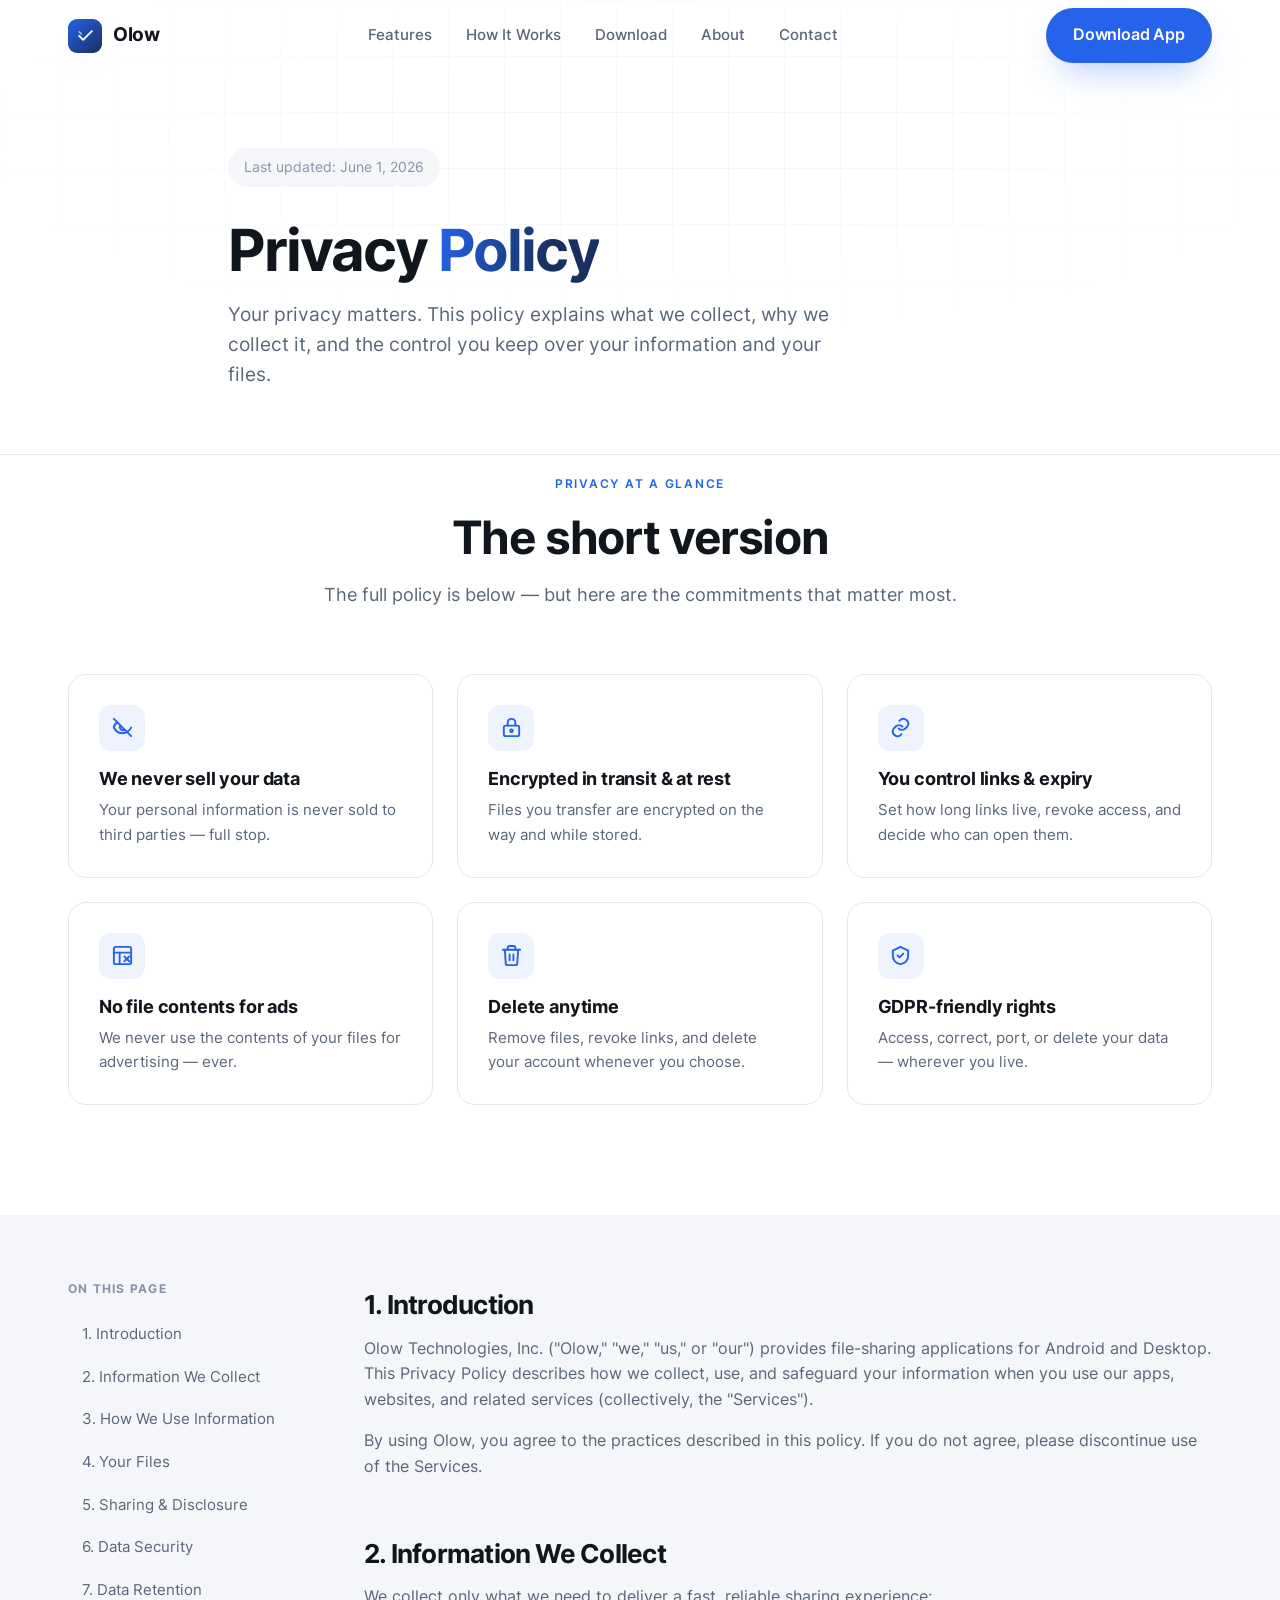
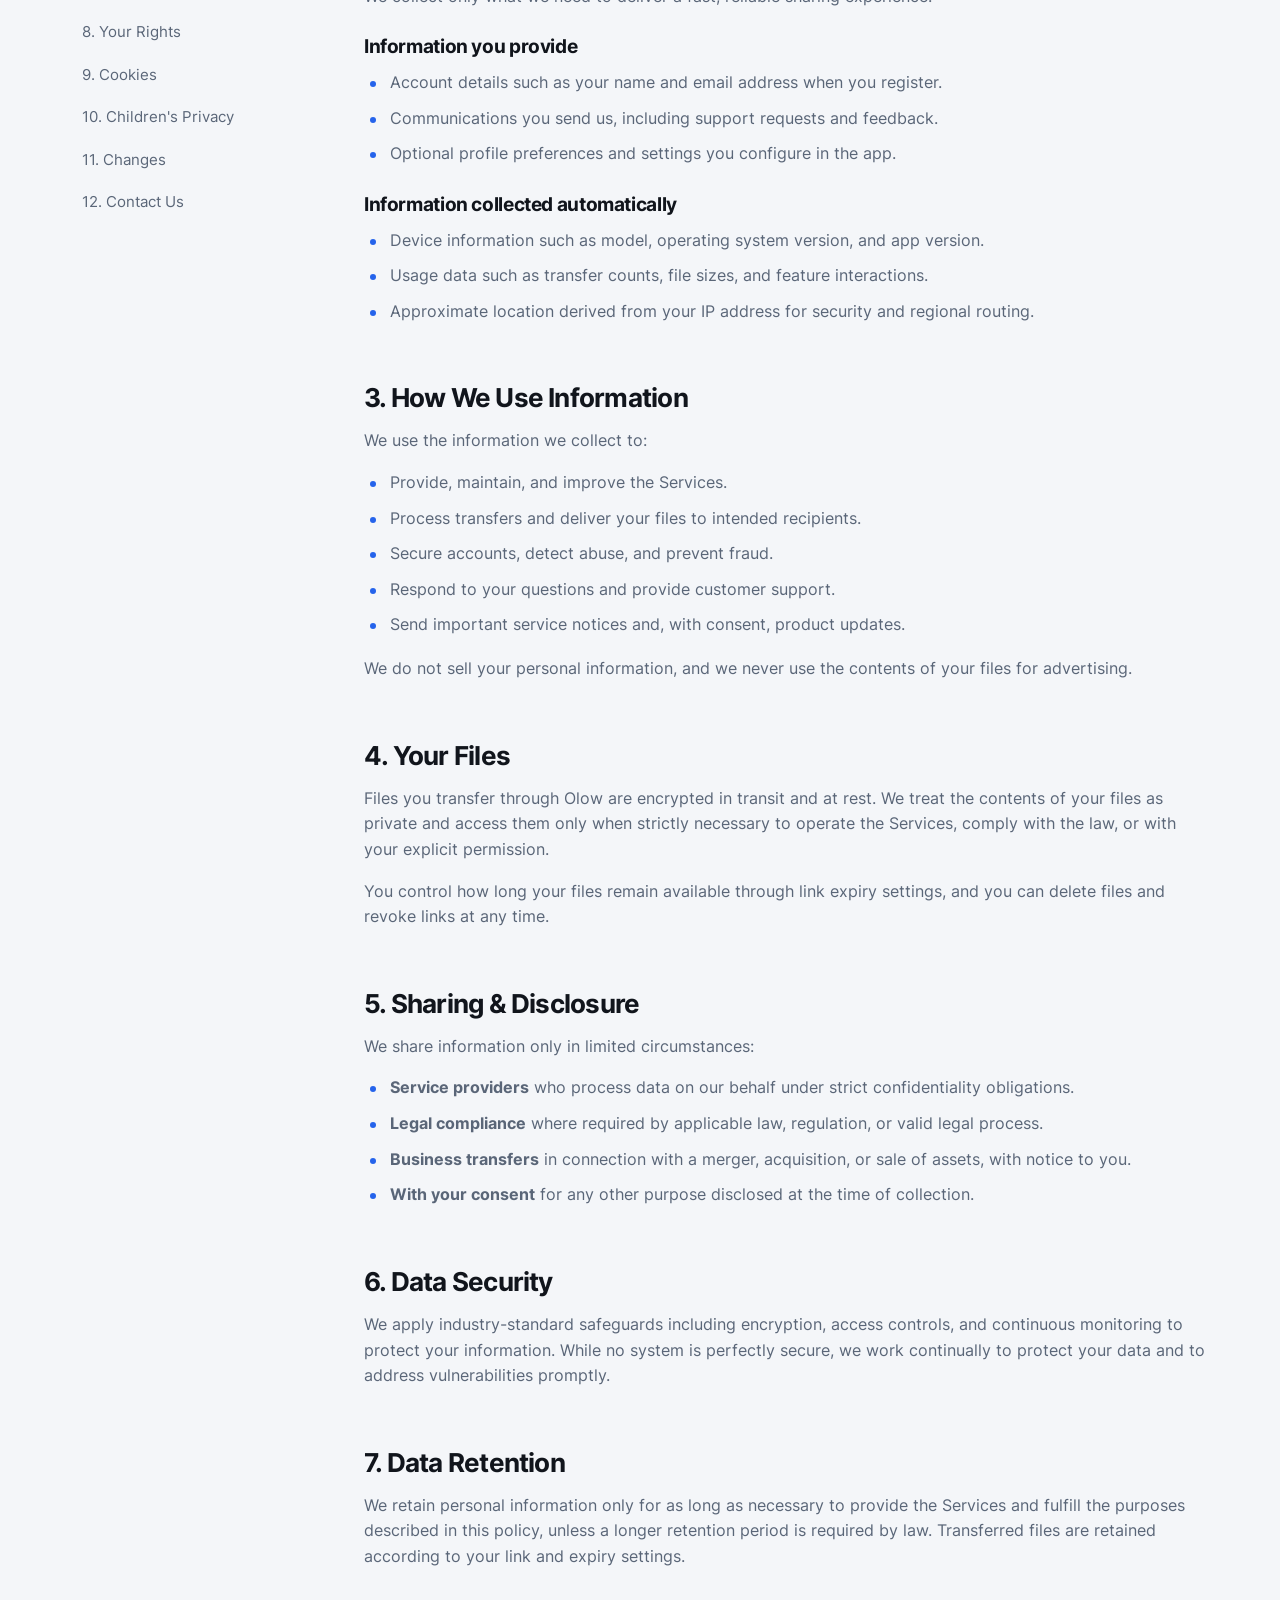
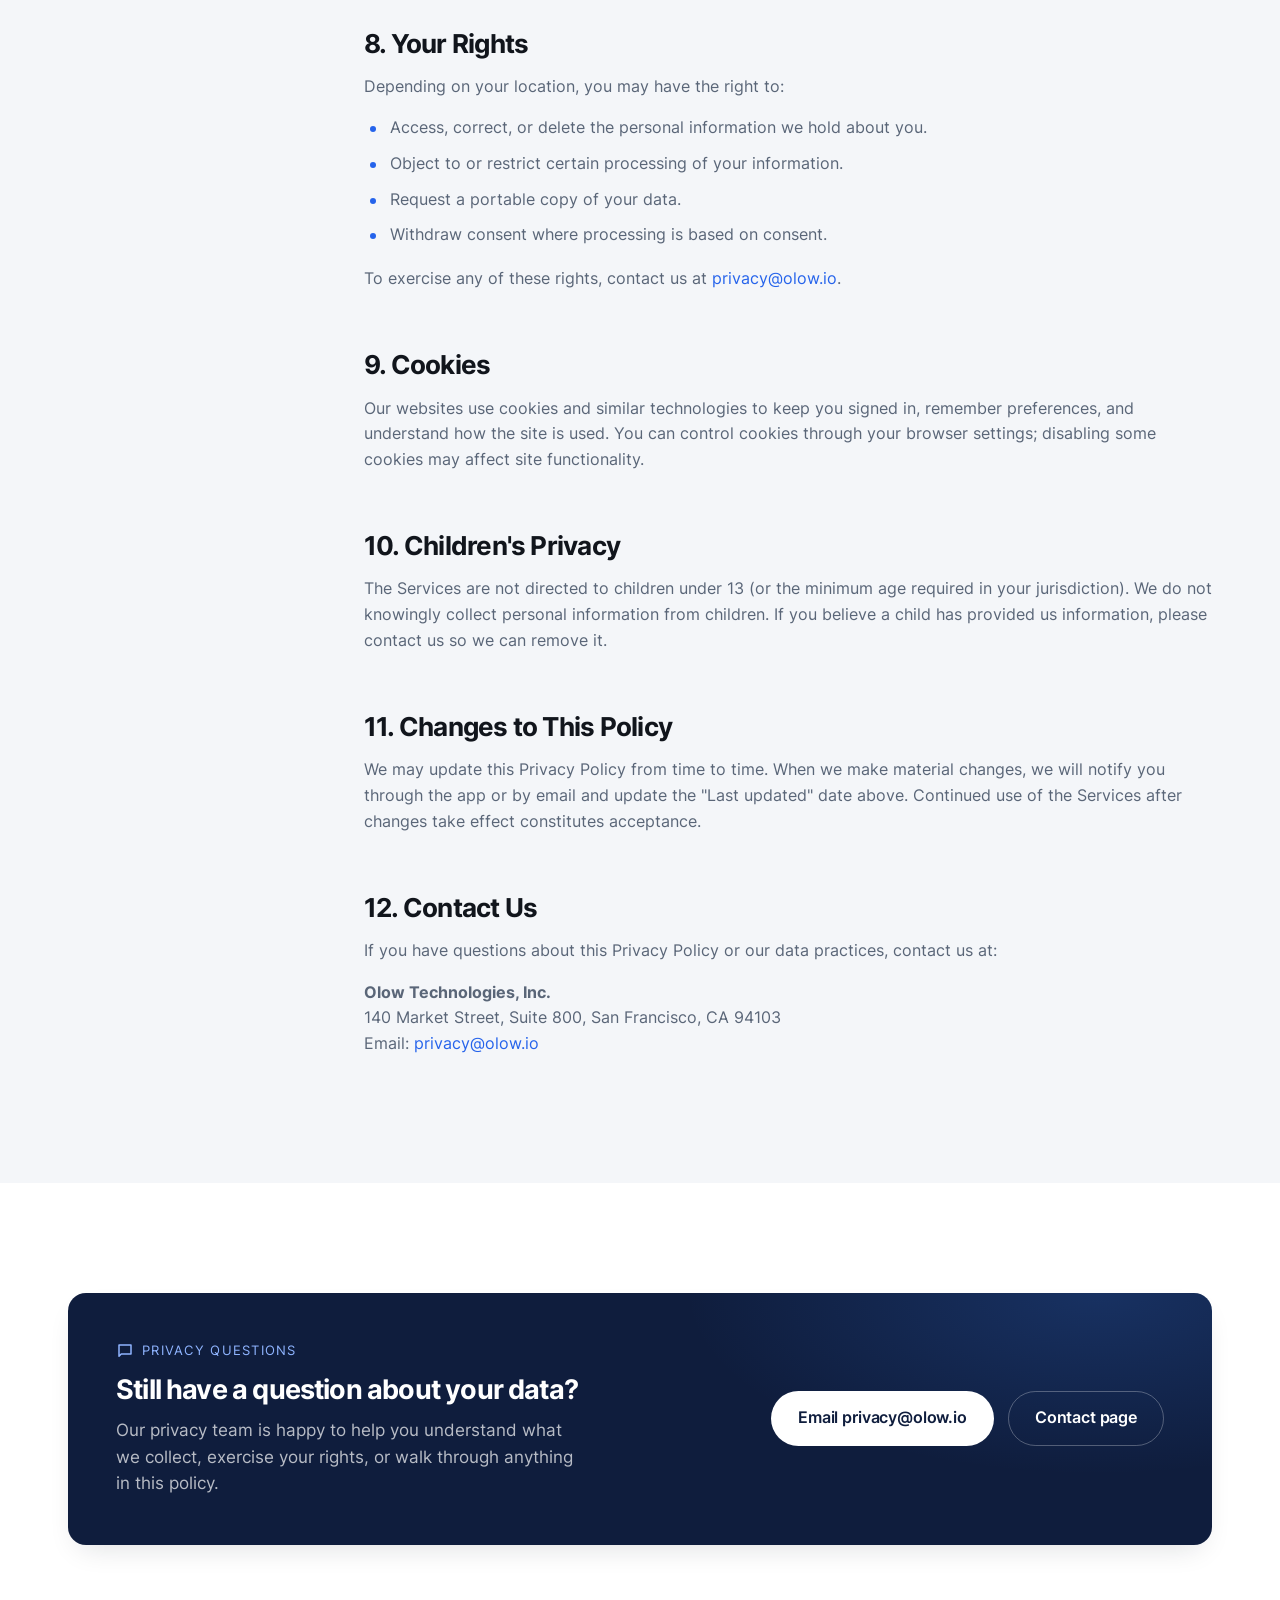
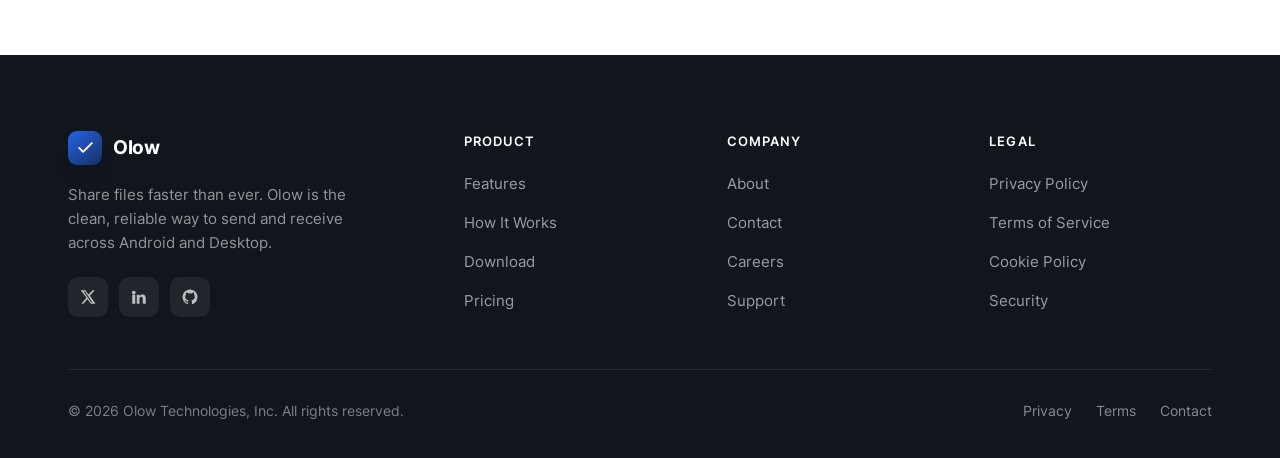
==== commit 534a2be5: "Add files via upload" ====
--- a/privacy-policy.html
+++ b/privacy-policy.html
@@ -9,9 +9,9 @@
   <meta property="og:title" content="Privacy Policy — Olow" />
   <meta property="og:description" content="Read Olow's Privacy Policy: what we collect, how your files are encrypted, your rights, and the control you keep over your data. We never sell your data." />
   <meta property="og:type" content="website" />
-  <meta property="og:image" content="images/og-cover.svg" />
-  <link rel="icon" type="image/svg+xml" href="icons/favicon.svg" />
-  <link rel="apple-touch-icon" href="icons/favicon.svg" />
+  <meta property="og:image" content="public/images/og-cover.svg" />
+  <link rel="icon" type="image/svg+xml" href="public/icons/favicon.svg" />
+  <link rel="apple-touch-icon" href="public/icons/favicon.svg" />
   <link rel="manifest" href="assets/site.webmanifest" />
   <link rel="preload" href="assets/fonts/inter-700.woff2" as="font" type="font/woff2" crossorigin />
   <link rel="preload" href="assets/fonts/inter-400.woff2" as="font" type="font/woff2" crossorigin />
--- a/css/styles.css
+++ b/css/styles.css
@@ -0,0 +1,1255 @@
+/* ==========================================================================
+   Olow — Premium File Sharing
+   Design System & Global Styles
+   ========================================================================== */
+
+/* ----- Self-hosted Inter (no external dependencies) ----- */
+@font-face { font-family: 'Inter'; font-style: normal; font-weight: 400; font-display: swap; src: url('../assets/fonts/inter-400.woff2') format('woff2'); }
+@font-face { font-family: 'Inter'; font-style: normal; font-weight: 500; font-display: swap; src: url('../assets/fonts/inter-500.woff2') format('woff2'); }
+@font-face { font-family: 'Inter'; font-style: normal; font-weight: 600; font-display: swap; src: url('../assets/fonts/inter-600.woff2') format('woff2'); }
+@font-face { font-family: 'Inter'; font-style: normal; font-weight: 700; font-display: swap; src: url('../assets/fonts/inter-700.woff2') format('woff2'); }
+@font-face { font-family: 'Inter'; font-style: normal; font-weight: 800; font-display: swap; src: url('../assets/fonts/inter-800.woff2') format('woff2'); }
+
+/* ----- Design Tokens ----- */
+:root {
+  /* Color */
+  --white: #ffffff;
+  --paper: #fbfcfd;
+  --mist: #f4f6f9;
+  --cloud: #eceff4;
+  --line: #e3e8ef;
+  --line-strong: #d3dae5;
+
+  --charcoal: #1b1f27;
+  --ink: #11151c;
+  --navy: #0f1d3d;
+  --navy-deep: #0a1530;
+  --navy-soft: #18305f;
+
+  --slate: #5a6678;
+  --slate-light: #8a94a6;
+
+  --blue: #2563eb;
+  --blue-bright: #3b82f6;
+  --blue-deep: #1d4ed8;
+  --blue-tint: #eef3fe;
+  --blue-tint-2: #dbe6fd;
+
+  /* Typography */
+  --font-sans: 'Inter', -apple-system, BlinkMacSystemFont, 'Segoe UI', Roboto, Helvetica, Arial, sans-serif;
+  --font-display: 'Inter', -apple-system, BlinkMacSystemFont, 'Segoe UI', sans-serif;
+
+  /* Radius */
+  --r-sm: 8px;
+  --r-md: 12px;
+  --r-lg: 18px;
+  --r-xl: 26px;
+  --r-pill: 999px;
+
+  /* Shadow */
+  --sh-xs: 0 1px 2px rgba(16, 24, 40, 0.04);
+  --sh-sm: 0 2px 8px rgba(16, 24, 40, 0.06);
+  --sh-md: 0 12px 30px -12px rgba(16, 24, 40, 0.16);
+  --sh-lg: 0 30px 60px -22px rgba(15, 29, 61, 0.22);
+  --sh-blue: 0 16px 36px -14px rgba(37, 99, 235, 0.45);
+
+  /* Layout */
+  --maxw: 1200px;
+  --nav-h: 72px;
+
+  /* Motion */
+  --ease: cubic-bezier(0.22, 1, 0.36, 1);
+  --ease-soft: cubic-bezier(0.4, 0, 0.2, 1);
+}
+
+/* ----- Reset ----- */
+*, *::before, *::after { box-sizing: border-box; }
+* { margin: 0; padding: 0; }
+
+html {
+  scroll-behavior: smooth;
+  -webkit-text-size-adjust: 100%;
+  scroll-padding-top: calc(var(--nav-h) + 20px);
+}
+
+body {
+  font-family: var(--font-sans);
+  color: var(--charcoal);
+  background: var(--white);
+  line-height: 1.6;
+  font-size: 17px;
+  -webkit-font-smoothing: antialiased;
+  -moz-osx-font-smoothing: grayscale;
+  text-rendering: optimizeLegibility;
+  overflow-x: hidden;
+}
+
+img, svg { display: block; max-width: 100%; }
+a { color: inherit; text-decoration: none; }
+button { font-family: inherit; cursor: pointer; border: none; background: none; }
+ul { list-style: none; }
+
+::selection { background: var(--blue-tint-2); color: var(--navy); }
+
+/* ----- Typography ----- */
+h1, h2, h3, h4 {
+  font-family: var(--font-display);
+  color: var(--ink);
+  line-height: 1.1;
+  letter-spacing: -0.02em;
+  font-weight: 700;
+}
+h1 { font-size: clamp(2.6rem, 5.4vw, 4.3rem); letter-spacing: -0.035em; }
+h2 { font-size: clamp(2rem, 3.6vw, 3rem); letter-spacing: -0.03em; }
+h3 { font-size: clamp(1.25rem, 1.8vw, 1.6rem); }
+h4 { font-size: 1.12rem; letter-spacing: -0.01em; }
+p { color: var(--slate); }
+
+.eyebrow {
+  display: inline-flex;
+  align-items: center;
+  gap: 8px;
+  font-size: 0.78rem;
+  font-weight: 600;
+  letter-spacing: 0.14em;
+  text-transform: uppercase;
+  color: var(--blue);
+}
+.eyebrow::before {
+  content: "";
+  width: 22px; height: 1.5px;
+  background: var(--blue);
+  display: inline-block;
+}
+.eyebrow.center::before { display: none; }
+
+/* ----- Layout Utilities ----- */
+.container {
+  width: 100%;
+  max-width: var(--maxw);
+  margin: 0 auto;
+  padding: 0 28px;
+}
+.section { padding: 110px 0; }
+.section-sm { padding: 72px 0; }
+.section-head { max-width: 720px; margin-bottom: 64px; }
+.section-head.center { margin-left: auto; margin-right: auto; text-align: center; }
+.section-head .eyebrow { margin-bottom: 18px; }
+.section-head p { font-size: 1.12rem; margin-top: 18px; }
+
+.bg-mist { background: var(--mist); }
+.bg-paper { background: var(--paper); }
+.bg-navy { background: var(--navy); color: #fff; }
+.bg-navy h1, .bg-navy h2, .bg-navy h3, .bg-navy h4 { color: #fff; }
+.bg-navy p { color: rgba(255,255,255,0.72); }
+
+.text-grad {
+  background: linear-gradient(100deg, var(--blue) 0%, var(--navy-soft) 70%);
+  -webkit-background-clip: text;
+  background-clip: text;
+  -webkit-text-fill-color: transparent;
+}
+
+/* ----- Buttons ----- */
+.btn {
+  display: inline-flex;
+  align-items: center;
+  justify-content: center;
+  gap: 10px;
+  font-size: 0.97rem;
+  font-weight: 600;
+  letter-spacing: -0.01em;
+  padding: 14px 26px;
+  border-radius: var(--r-pill);
+  transition: transform .25s var(--ease), box-shadow .25s var(--ease), background .2s, color .2s, border-color .2s;
+  white-space: nowrap;
+  border: 1.5px solid transparent;
+}
+.btn svg { width: 18px; height: 18px; }
+.btn-primary {
+  background: var(--blue);
+  color: #fff;
+  box-shadow: var(--sh-blue);
+}
+.btn-primary:hover { background: var(--blue-deep); transform: translateY(-2px); box-shadow: 0 20px 44px -14px rgba(37,99,235,.55); }
+.btn-dark { background: var(--ink); color: #fff; box-shadow: var(--sh-md); }
+.btn-dark:hover { background: var(--charcoal); transform: translateY(-2px); }
+.btn-ghost {
+  background: var(--white);
+  color: var(--charcoal);
+  border-color: var(--line-strong);
+  box-shadow: var(--sh-xs);
+}
+.btn-ghost:hover { border-color: var(--slate-light); transform: translateY(-2px); box-shadow: var(--sh-sm); }
+.btn-light { background: #fff; color: var(--navy); }
+.btn-light:hover { transform: translateY(-2px); box-shadow: 0 18px 40px -16px rgba(0,0,0,.4); }
+.btn-outline-light { background: transparent; color: #fff; border-color: rgba(255,255,255,0.28); }
+.btn-outline-light:hover { background: rgba(255,255,255,0.08); border-color: rgba(255,255,255,0.5); transform: translateY(-2px); }
+.btn-lg { padding: 17px 32px; font-size: 1.02rem; }
+.btn-block { width: 100%; }
+
+/* Store button (with subtext) */
+.btn-store {
+  display: inline-flex;
+  align-items: center;
+  gap: 13px;
+  padding: 12px 24px 12px 22px;
+  border-radius: 14px;
+  background: var(--ink);
+  color: #fff;
+  transition: transform .25s var(--ease), box-shadow .25s var(--ease), background .2s;
+  box-shadow: var(--sh-md);
+}
+.btn-store:hover { transform: translateY(-2px); background: var(--charcoal); box-shadow: var(--sh-lg); }
+.btn-store svg { width: 26px; height: 26px; flex-shrink: 0; }
+.btn-store .store-meta { display: flex; flex-direction: column; line-height: 1.15; text-align: left; }
+.btn-store .store-meta .s1 { font-size: 0.68rem; opacity: 0.72; letter-spacing: 0.02em; }
+.btn-store .store-meta .s2 { font-size: 1.02rem; font-weight: 600; letter-spacing: -0.01em; }
+.btn-store.ghost { background: #fff; color: var(--ink); border: 1.5px solid var(--line-strong); box-shadow: var(--sh-xs); }
+.btn-store.ghost:hover { background: var(--white); border-color: var(--slate-light); }
+
+/* ==========================================================================
+   Navbar
+   ========================================================================== */
+.nav {
+  position: fixed;
+  top: 0; left: 0; right: 0;
+  height: var(--nav-h);
+  z-index: 100;
+  display: flex;
+  align-items: center;
+  transition: background .3s var(--ease-soft), box-shadow .3s var(--ease-soft), border-color .3s;
+  border-bottom: 1px solid transparent;
+}
+.nav.scrolled {
+  background: rgba(255,255,255,0.82);
+  backdrop-filter: saturate(180%) blur(18px);
+  -webkit-backdrop-filter: saturate(180%) blur(18px);
+  border-bottom: 1px solid var(--line);
+  box-shadow: var(--sh-xs);
+}
+.nav-inner {
+  width: 100%;
+  max-width: var(--maxw);
+  margin: 0 auto;
+  padding: 0 28px;
+  display: flex;
+  align-items: center;
+  justify-content: space-between;
+  gap: 24px;
+}
+.brand { display: inline-flex; align-items: center; gap: 11px; font-weight: 700; font-size: 1.18rem; letter-spacing: -0.02em; color: var(--ink); }
+.brand-mark {
+  width: 34px; height: 34px;
+  border-radius: 9px;
+  background: linear-gradient(140deg, var(--blue) 0%, var(--navy-soft) 100%);
+  display: grid; place-items: center;
+  box-shadow: var(--sh-blue);
+}
+.brand-mark svg { width: 19px; height: 19px; }
+
+.nav-links { display: flex; align-items: center; gap: 4px; }
+.nav-links a {
+  font-size: 0.95rem;
+  font-weight: 500;
+  color: var(--slate);
+  padding: 9px 15px;
+  border-radius: var(--r-sm);
+  transition: color .2s, background .2s;
+}
+.nav-links a:hover { color: var(--ink); background: var(--mist); }
+.nav-links a.active { color: var(--ink); font-weight: 600; }
+
+.nav-cta { display: flex; align-items: center; gap: 12px; }
+.nav-toggle { display: none; width: 42px; height: 42px; border-radius: 10px; align-items: center; justify-content: center; }
+.nav-toggle:hover { background: var(--mist); }
+.nav-toggle span { position: relative; width: 20px; height: 2px; background: var(--ink); border-radius: 2px; transition: .25s var(--ease); }
+.nav-toggle span::before, .nav-toggle span::after { content: ""; position: absolute; left: 0; width: 20px; height: 2px; background: var(--ink); border-radius: 2px; transition: .25s var(--ease); }
+.nav-toggle span::before { top: -6px; }
+.nav-toggle span::after { top: 6px; }
+body.menu-open .nav-toggle span { background: transparent; }
+body.menu-open .nav-toggle span::before { top: 0; transform: rotate(45deg); }
+body.menu-open .nav-toggle span::after { top: 0; transform: rotate(-45deg); }
+
+/* Mobile menu */
+.mobile-menu {
+  position: fixed;
+  inset: var(--nav-h) 0 0 0;
+  background: rgba(255,255,255,0.98);
+  backdrop-filter: blur(20px);
+  z-index: 99;
+  padding: 28px;
+  display: flex;
+  flex-direction: column;
+  gap: 4px;
+  transform: translateY(-12px);
+  opacity: 0;
+  pointer-events: none;
+  transition: opacity .28s var(--ease), transform .28s var(--ease);
+}
+body.menu-open .mobile-menu { opacity: 1; transform: translateY(0); pointer-events: auto; }
+.mobile-menu a { font-size: 1.25rem; font-weight: 600; color: var(--ink); padding: 16px 8px; border-bottom: 1px solid var(--line); letter-spacing: -0.01em; }
+.mobile-menu a:last-of-type { border-bottom: none; }
+.mobile-menu .btn { margin-top: 22px; }
+
+/* ==========================================================================
+   Hero
+   ========================================================================== */
+.hero {
+  position: relative;
+  padding: calc(var(--nav-h) + 96px) 0 100px;
+  overflow: hidden;
+  background:
+    radial-gradient(60% 60% at 82% 6%, var(--blue-tint) 0%, rgba(238,243,254,0) 60%),
+    linear-gradient(180deg, var(--paper) 0%, var(--white) 70%);
+}
+.hero-grid {
+  display: grid;
+  grid-template-columns: 1.02fr 1fr;
+  gap: 56px;
+  align-items: center;
+}
+.hero-pill {
+  display: inline-flex;
+  align-items: center;
+  gap: 9px;
+  padding: 7px 7px 7px 7px;
+  padding-right: 16px;
+  background: var(--white);
+  border: 1px solid var(--line);
+  border-radius: var(--r-pill);
+  font-size: 0.82rem;
+  font-weight: 500;
+  color: var(--slate);
+  box-shadow: var(--sh-xs);
+  margin-bottom: 28px;
+}
+.hero-pill b { color: var(--blue); font-weight: 600; background: var(--blue-tint); padding: 3px 10px; border-radius: var(--r-pill); }
+.hero h1 { margin-bottom: 24px; }
+.hero-sub { font-size: 1.2rem; max-width: 540px; margin-bottom: 36px; color: var(--slate); }
+.hero-actions { display: flex; flex-wrap: wrap; gap: 14px; align-items: center; }
+.hero-trust { margin-top: 34px; display: flex; align-items: center; gap: 22px; flex-wrap: wrap; }
+.hero-trust .stars { display: flex; gap: 2px; color: #f5a623; }
+.hero-trust .stars svg { width: 16px; height: 16px; }
+.hero-trust small { font-size: 0.88rem; color: var(--slate-light); }
+.hero-trust b { color: var(--charcoal); }
+
+/* App mockup */
+.mockup {
+  position: relative;
+  perspective: 1600px;
+}
+.mockup-window {
+  background: #fff;
+  border-radius: var(--r-lg);
+  border: 1px solid var(--line);
+  box-shadow: var(--sh-lg);
+  overflow: hidden;
+  transform: rotateY(-9deg) rotateX(3deg) translateZ(0);
+  transition: transform .6s var(--ease);
+}
+.mockup:hover .mockup-window { transform: rotateY(-4deg) rotateX(1.5deg); }
+.mockup-bar {
+  height: 42px;
+  display: flex;
+  align-items: center;
+  gap: 7px;
+  padding: 0 16px;
+  background: var(--mist);
+  border-bottom: 1px solid var(--line);
+}
+.mockup-bar i { width: 11px; height: 11px; border-radius: 50%; background: var(--line-strong); display: block; }
+.mockup-bar i:nth-child(1){ background:#ff5f57; } .mockup-bar i:nth-child(2){ background:#febc2e; } .mockup-bar i:nth-child(3){ background:#28c840; }
+.mockup-bar .url { margin-left: 14px; flex: 1; height: 22px; background: #fff; border-radius: 6px; border: 1px solid var(--line); font-size: 0.72rem; color: var(--slate-light); display: flex; align-items: center; padding: 0 12px; }
+.mockup-body { display: grid; grid-template-columns: 168px 1fr; min-height: 380px; }
+.mk-side { background: var(--paper); border-right: 1px solid var(--line); padding: 18px 14px; }
+.mk-side .mk-logo { display: flex; align-items: center; gap: 8px; font-weight: 700; font-size: 0.9rem; color: var(--ink); margin-bottom: 22px; }
+.mk-side .mk-logo span { width: 22px; height: 22px; border-radius: 6px; background: linear-gradient(140deg, var(--blue), var(--navy-soft)); }
+.mk-nav { display: flex; flex-direction: column; gap: 4px; }
+.mk-nav a { display: flex; align-items: center; gap: 10px; padding: 9px 11px; border-radius: 8px; font-size: 0.82rem; color: var(--slate); font-weight: 500; }
+.mk-nav a.on { background: var(--blue-tint); color: var(--blue); }
+.mk-nav a i { width: 15px; height: 15px; border-radius: 4px; background: currentColor; opacity: .5; }
+.mk-nav a.on i { opacity: 1; }
+.mk-main { padding: 20px 22px; }
+.mk-head { display: flex; align-items: center; justify-content: space-between; margin-bottom: 18px; }
+.mk-head h5 { font-size: 1.02rem; font-weight: 700; color: var(--ink); }
+.mk-upload {
+  border: 1.5px dashed var(--line-strong);
+  border-radius: var(--r-md);
+  padding: 22px;
+  text-align: center;
+  background: var(--paper);
+  margin-bottom: 18px;
+}
+.mk-upload .ico { width: 38px; height: 38px; border-radius: 10px; background: var(--blue-tint); display: grid; place-items: center; margin: 0 auto 10px; color: var(--blue); }
+.mk-upload .ico svg { width: 20px; height: 20px; }
+.mk-upload p { font-size: 0.78rem; color: var(--slate); }
+.mk-upload b { color: var(--blue); }
+.mk-files { display: flex; flex-direction: column; gap: 9px; }
+.mk-file { display: flex; align-items: center; gap: 12px; padding: 11px 13px; border: 1px solid var(--line); border-radius: 10px; background: #fff; }
+.mk-file .ft { width: 30px; height: 30px; border-radius: 7px; display: grid; place-items: center; font-size: 0.6rem; font-weight: 700; color: #fff; flex-shrink: 0; }
+.mk-file .ft.pdf { background: #e0564b; } .mk-file .ft.img { background: #3b82f6; } .mk-file .ft.zip { background: #8b6dd6; }
+.mk-file .fi { flex: 1; min-width: 0; }
+.mk-file .fi .n { font-size: 0.8rem; font-weight: 600; color: var(--ink); white-space: nowrap; overflow: hidden; text-overflow: ellipsis; }
+.mk-file .fi .bar { height: 4px; background: var(--cloud); border-radius: 3px; margin-top: 6px; overflow: hidden; }
+.mk-file .fi .bar span { display: block; height: 100%; background: linear-gradient(90deg, var(--blue), var(--blue-bright)); border-radius: 3px; }
+.mk-file .pct { font-size: 0.72rem; font-weight: 600; color: var(--slate); }
+.mk-file .pct.done { color: #28a35a; }
+
+.hero-float {
+  position: absolute;
+  background: #fff;
+  border-radius: 14px;
+  box-shadow: var(--sh-lg);
+  border: 1px solid var(--line);
+  padding: 13px 16px;
+  display: flex;
+  align-items: center;
+  gap: 11px;
+  font-size: 0.82rem;
+  animation: floaty 5s ease-in-out infinite;
+}
+.hero-float .fico { width: 34px; height: 34px; border-radius: 9px; display: grid; place-items: center; flex-shrink: 0; }
+.hero-float .fico svg { width: 18px; height: 18px; }
+.hero-float .ft { font-weight: 600; color: var(--ink); line-height: 1.25; }
+.hero-float .fs { color: var(--slate-light); font-size: 0.74rem; }
+.hero-float.f1 { top: 8%; left: -36px; }
+.hero-float.f1 .fico { background: #e7f7ee; color: #28a35a; }
+.hero-float.f2 { bottom: 10%; right: -28px; animation-delay: 1.4s; }
+.hero-float.f2 .fico { background: var(--blue-tint); color: var(--blue); }
+@keyframes floaty { 0%,100%{ transform: translateY(0); } 50%{ transform: translateY(-12px); } }
+
+/* ==========================================================================
+   Logos / Trust strip
+   ========================================================================== */
+.logos { padding: 44px 0; border-top: 1px solid var(--line); border-bottom: 1px solid var(--line); }
+.logos p { text-align: center; font-size: 0.8rem; font-weight: 600; letter-spacing: 0.1em; text-transform: uppercase; color: var(--slate-light); margin-bottom: 26px; }
+.logos-row { display: flex; align-items: center; justify-content: center; gap: 52px; flex-wrap: wrap; opacity: .85; }
+.logos-row .logo-item { display: flex; align-items: center; gap: 10px; font-weight: 700; font-size: 1.1rem; color: var(--slate); letter-spacing: -0.02em; }
+.logos-row .logo-item svg { width: 22px; height: 22px; opacity: .8; }
+
+/* ==========================================================================
+   Feature Cards
+   ========================================================================== */
+.grid { display: grid; gap: 24px; }
+.grid-2 { grid-template-columns: repeat(2, 1fr); }
+.grid-3 { grid-template-columns: repeat(3, 1fr); }
+.grid-4 { grid-template-columns: repeat(4, 1fr); }
+
+.feature-card {
+  background: #fff;
+  border: 1px solid var(--line);
+  border-radius: var(--r-lg);
+  padding: 32px;
+  transition: transform .35s var(--ease), box-shadow .35s var(--ease), border-color .35s;
+}
+.feature-card:hover { transform: translateY(-5px); box-shadow: var(--sh-md); border-color: var(--line-strong); }
+.feature-icon {
+  width: 50px; height: 50px;
+  border-radius: 13px;
+  display: grid; place-items: center;
+  background: var(--blue-tint);
+  color: var(--blue);
+  margin-bottom: 22px;
+  transition: transform .35s var(--ease);
+}
+.feature-card:hover .feature-icon { transform: scale(1.08) rotate(-3deg); }
+.feature-icon svg { width: 24px; height: 24px; }
+.feature-card h3 { font-size: 1.18rem; margin-bottom: 11px; }
+.feature-card p { font-size: 0.96rem; }
+.feature-card.dark { background: var(--navy); border-color: transparent; }
+.feature-card.dark h3 { color: #fff; }
+.feature-card.dark p { color: rgba(255,255,255,.66); }
+.feature-card.dark .feature-icon { background: rgba(255,255,255,.1); color: #8fb4ff; }
+
+/* ==========================================================================
+   App Preview / Device showcase
+   ========================================================================== */
+.showcase { position: relative; }
+.showcase-stage {
+  position: relative;
+  display: flex;
+  align-items: flex-end;
+  justify-content: center;
+  gap: 0;
+  padding: 30px 0;
+}
+.device-desktop {
+  width: 640px;
+  max-width: 76%;
+  background: #fff;
+  border-radius: var(--r-lg);
+  border: 1px solid var(--line);
+  box-shadow: var(--sh-lg);
+  overflow: hidden;
+}
+.device-phone {
+  width: 230px;
+  background: var(--ink);
+  border-radius: 34px;
+  padding: 9px;
+  box-shadow: var(--sh-lg);
+  margin-left: -78px;
+  margin-bottom: -10px;
+  position: relative;
+  z-index: 2;
+  flex-shrink: 0;
+}
+.device-phone .screen {
+  background: #fff;
+  border-radius: 26px;
+  overflow: hidden;
+  aspect-ratio: 9/19;
+}
+.device-phone .notch { position: absolute; top: 9px; left: 50%; transform: translateX(-50%); width: 78px; height: 20px; background: var(--ink); border-radius: 0 0 14px 14px; z-index: 3; }
+
+/* phone screen UI */
+.ph-top { background: linear-gradient(150deg, var(--navy) 0%, var(--navy-soft) 100%); padding: 34px 18px 22px; color: #fff; }
+.ph-top .ph-row { display: flex; justify-content: space-between; align-items: center; font-size: 0.7rem; opacity: .8; margin-bottom: 18px; }
+.ph-top h6 { font-size: 1.15rem; color: #fff; letter-spacing: -0.02em; }
+.ph-top p { font-size: 0.72rem; color: rgba(255,255,255,.6); margin-top: 3px; }
+.ph-body { padding: 16px; }
+.ph-card { display: flex; align-items: center; gap: 11px; padding: 11px; border: 1px solid var(--line); border-radius: 12px; margin-bottom: 10px; }
+.ph-card .pc-ico { width: 32px; height: 32px; border-radius: 9px; display: grid; place-items: center; color: #fff; flex-shrink: 0; }
+.ph-card .pc-ico svg { width: 16px; height: 16px; }
+.ph-card .pc-i .n { font-size: 0.74rem; font-weight: 600; color: var(--ink); }
+.ph-card .pc-i .s { font-size: 0.64rem; color: var(--slate-light); }
+
+/* ==========================================================================
+   Cross-platform flow
+   ========================================================================== */
+.flow-grid { display: grid; grid-template-columns: repeat(2, 1fr); gap: 22px; }
+.flow-card {
+  background: #fff;
+  border: 1px solid var(--line);
+  border-radius: var(--r-lg);
+  padding: 28px 30px;
+  display: flex;
+  align-items: center;
+  gap: 20px;
+  transition: transform .3s var(--ease), box-shadow .3s var(--ease);
+}
+.flow-card:hover { transform: translateY(-4px); box-shadow: var(--sh-md); }
+.flow-node { display: flex; flex-direction: column; align-items: center; gap: 8px; flex-shrink: 0; }
+.flow-node .fn-ico { width: 56px; height: 56px; border-radius: 15px; display: grid; place-items: center; background: var(--mist); color: var(--navy); border: 1px solid var(--line); }
+.flow-node .fn-ico svg { width: 26px; height: 26px; }
+.flow-node small { font-size: 0.74rem; font-weight: 600; color: var(--slate); }
+.flow-arrow { flex: 1; display: flex; align-items: center; justify-content: center; color: var(--blue); position: relative; }
+.flow-arrow svg { width: 100%; height: 26px; }
+.flow-card .ft { font-size: 0.92rem; }
+.flow-card .ft b { display: block; color: var(--ink); font-size: 1rem; font-weight: 600; margin-bottom: 2px; }
+
+/* ==========================================================================
+   Use cases
+   ========================================================================== */
+.usecase-card {
+  position: relative;
+  background: #fff;
+  border: 1px solid var(--line);
+  border-radius: var(--r-lg);
+  padding: 28px;
+  overflow: hidden;
+  transition: transform .35s var(--ease), box-shadow .35s var(--ease);
+}
+.usecase-card:hover { transform: translateY(-5px); box-shadow: var(--sh-md); }
+.usecase-card .uc-ico { width: 46px; height: 46px; border-radius: 12px; display: grid; place-items: center; background: var(--navy); color: #fff; margin-bottom: 20px; }
+.usecase-card .uc-ico svg { width: 22px; height: 22px; }
+.usecase-card h4 { margin-bottom: 9px; }
+.usecase-card p { font-size: 0.92rem; }
+
+/* ==========================================================================
+   Stats
+   ========================================================================== */
+.stats-grid { display: grid; grid-template-columns: repeat(4, 1fr); gap: 30px; }
+.stat { text-align: center; padding: 14px; }
+.stat .num { font-size: clamp(2.4rem, 4vw, 3.4rem); font-weight: 800; letter-spacing: -0.04em; color: #fff; line-height: 1; font-family: var(--font-display); }
+.stat .num .suf { color: #8fb4ff; }
+.stat .lbl { margin-top: 12px; font-size: 0.96rem; color: rgba(255,255,255,.62); font-weight: 500; }
+.bg-navy .stat .num { color: #fff; }
+
+/* ==========================================================================
+   Testimonials
+   ========================================================================== */
+.t-card {
+  background: #fff;
+  border: 1px solid var(--line);
+  border-radius: var(--r-lg);
+  padding: 30px;
+  display: flex;
+  flex-direction: column;
+  gap: 20px;
+  transition: transform .3s var(--ease), box-shadow .3s var(--ease);
+}
+.t-card:hover { transform: translateY(-4px); box-shadow: var(--sh-md); }
+.t-stars { display: flex; gap: 3px; color: #f5a623; }
+.t-stars svg { width: 17px; height: 17px; }
+.t-card blockquote { font-size: 1.04rem; color: var(--charcoal); line-height: 1.55; letter-spacing: -0.01em; }
+.t-author { display: flex; align-items: center; gap: 13px; margin-top: auto; }
+.t-avatar { width: 46px; height: 46px; border-radius: 50%; display: grid; place-items: center; font-weight: 700; color: #fff; font-size: 1rem; flex-shrink: 0; }
+.t-author .ta-i .n { font-weight: 600; color: var(--ink); font-size: 0.96rem; }
+.t-author .ta-i .r { font-size: 0.84rem; color: var(--slate-light); }
+
+/* ==========================================================================
+   FAQ
+   ========================================================================== */
+.faq-list { max-width: 800px; margin: 0 auto; }
+.faq-item { border-bottom: 1px solid var(--line); }
+.faq-q {
+  width: 100%;
+  display: flex;
+  align-items: center;
+  justify-content: space-between;
+  gap: 20px;
+  padding: 26px 4px;
+  text-align: left;
+  font-size: 1.1rem;
+  font-weight: 600;
+  color: var(--ink);
+  letter-spacing: -0.01em;
+}
+.faq-q .faq-ico { width: 26px; height: 26px; flex-shrink: 0; position: relative; }
+.faq-q .faq-ico::before, .faq-q .faq-ico::after { content: ""; position: absolute; top: 50%; left: 50%; transform: translate(-50%,-50%); background: var(--blue); border-radius: 2px; transition: .3s var(--ease); }
+.faq-q .faq-ico::before { width: 14px; height: 2px; }
+.faq-q .faq-ico::after { width: 2px; height: 14px; }
+.faq-item.open .faq-q .faq-ico::after { transform: translate(-50%,-50%) rotate(90deg); opacity: 0; }
+.faq-a { max-height: 0; overflow: hidden; transition: max-height .4s var(--ease); }
+.faq-a-inner { padding: 0 4px 26px; color: var(--slate); font-size: 1rem; max-width: 92%; }
+
+/* ==========================================================================
+   CTA band
+   ========================================================================== */
+.cta-band {
+  position: relative;
+  border-radius: var(--r-xl);
+  overflow: hidden;
+  background: linear-gradient(135deg, var(--navy) 0%, var(--navy-deep) 60%, #0b1f47 100%);
+  padding: 76px 56px;
+  text-align: center;
+}
+.cta-band::before { content: ""; position: absolute; inset: 0; background: radial-gradient(50% 80% at 50% 0%, rgba(59,130,246,.28) 0%, transparent 70%); }
+.cta-band > * { position: relative; }
+.cta-band h2 { color: #fff; margin-bottom: 18px; }
+.cta-band p { color: rgba(255,255,255,.7); font-size: 1.15rem; max-width: 560px; margin: 0 auto 34px; }
+.cta-band .cta-actions { display: flex; gap: 14px; justify-content: center; flex-wrap: wrap; }
+
+/* ==========================================================================
+   Footer
+   ========================================================================== */
+.footer { background: var(--ink); color: rgba(255,255,255,.6); padding: 76px 0 36px; }
+.footer-grid { display: grid; grid-template-columns: 1.6fr 1fr 1fr 1fr; gap: 40px; padding-bottom: 52px; border-bottom: 1px solid rgba(255,255,255,.09); }
+.footer .brand { color: #fff; margin-bottom: 18px; }
+.footer-about p { font-size: 0.94rem; max-width: 320px; margin-bottom: 22px; color: rgba(255,255,255,.55); }
+.footer-social { display: flex; gap: 11px; }
+.footer-social a { width: 40px; height: 40px; border-radius: 10px; background: rgba(255,255,255,.07); display: grid; place-items: center; color: rgba(255,255,255,.7); transition: background .2s, color .2s, transform .2s; }
+.footer-social a:hover { background: var(--blue); color: #fff; transform: translateY(-2px); }
+.footer-social svg { width: 18px; height: 18px; }
+.footer-col h5 { color: #fff; font-size: 0.82rem; font-weight: 600; letter-spacing: 0.08em; text-transform: uppercase; margin-bottom: 18px; }
+.footer-col ul { display: flex; flex-direction: column; gap: 12px; }
+.footer-col a { font-size: 0.94rem; color: rgba(255,255,255,.58); transition: color .2s; }
+.footer-col a:hover { color: #fff; }
+.footer-bottom { display: flex; align-items: center; justify-content: space-between; padding-top: 30px; gap: 16px; flex-wrap: wrap; }
+.footer-bottom small { font-size: 0.86rem; color: rgba(255,255,255,.45); }
+.footer-bottom .fb-links { display: flex; gap: 24px; }
+.footer-bottom .fb-links a { font-size: 0.86rem; color: rgba(255,255,255,.5); }
+.footer-bottom .fb-links a:hover { color: #fff; }
+
+/* ==========================================================================
+   Page hero (sub-pages)
+   ========================================================================== */
+.page-hero {
+  padding: calc(var(--nav-h) + 76px) 0 64px;
+  background:
+    radial-gradient(50% 60% at 80% 0%, var(--blue-tint) 0%, rgba(238,243,254,0) 60%),
+    var(--paper);
+  border-bottom: 1px solid var(--line);
+}
+.page-hero.center { text-align: center; }
+.page-hero .container { max-width: 820px; }
+.page-hero.center .container { margin: 0 auto; }
+.page-hero h1 { font-size: clamp(2.4rem, 4.6vw, 3.6rem); margin: 20px 0; }
+.page-hero p { font-size: 1.2rem; max-width: 640px; }
+.page-hero.center p { margin: 0 auto; }
+
+/* ==========================================================================
+   Steps (How it works)
+   ========================================================================== */
+.steps { display: flex; flex-direction: column; gap: 0; }
+.step-row {
+  display: grid;
+  grid-template-columns: 1fr 1fr;
+  gap: 56px;
+  align-items: center;
+  padding: 56px 0;
+  border-bottom: 1px solid var(--line);
+}
+.step-row:last-child { border-bottom: none; }
+.step-num {
+  display: inline-flex;
+  align-items: center;
+  gap: 14px;
+  margin-bottom: 22px;
+}
+.step-num b { width: 48px; height: 48px; border-radius: 13px; background: var(--navy); color: #fff; display: grid; place-items: center; font-size: 1.3rem; font-weight: 700; box-shadow: var(--sh-md); }
+.step-num span { font-size: 0.82rem; font-weight: 600; letter-spacing: 0.12em; text-transform: uppercase; color: var(--blue); }
+.step-text h3 { font-size: 1.7rem; margin-bottom: 14px; }
+.step-text p { font-size: 1.08rem; }
+.step-text ul { margin-top: 18px; display: flex; flex-direction: column; gap: 10px; }
+.step-text ul li { display: flex; gap: 11px; align-items: flex-start; font-size: 0.98rem; color: var(--slate); }
+.step-text ul li svg { width: 19px; height: 19px; color: var(--blue); flex-shrink: 0; margin-top: 2px; }
+.step-visual {
+  background: linear-gradient(160deg, var(--mist), var(--white));
+  border: 1px solid var(--line);
+  border-radius: var(--r-xl);
+  padding: 38px;
+  min-height: 300px;
+  display: grid;
+  place-items: center;
+  box-shadow: var(--sh-sm);
+}
+.step-row:nth-child(even) .step-visual { order: -1; }
+
+/* ==========================================================================
+   Download page
+   ========================================================================== */
+.dl-grid { display: grid; grid-template-columns: repeat(2, 1fr); gap: 30px; }
+.dl-card {
+  background: #fff;
+  border: 1px solid var(--line);
+  border-radius: var(--r-xl);
+  padding: 40px;
+  position: relative;
+  overflow: hidden;
+  transition: box-shadow .35s var(--ease), transform .35s var(--ease);
+}
+.dl-card:hover { box-shadow: var(--sh-lg); transform: translateY(-4px); }
+.dl-card.featured { background: linear-gradient(165deg, var(--navy) 0%, var(--navy-deep) 100%); border-color: transparent; color: #fff; }
+.dl-head { display: flex; align-items: center; gap: 18px; margin-bottom: 28px; }
+.dl-logo { width: 64px; height: 64px; border-radius: 17px; display: grid; place-items: center; flex-shrink: 0; }
+.dl-logo svg { width: 34px; height: 34px; }
+.dl-card .dl-logo { background: var(--mist); color: var(--navy); }
+.dl-card.featured .dl-logo { background: rgba(255,255,255,.12); color: #fff; }
+.dl-head h3 { font-size: 1.45rem; margin-bottom: 4px; }
+.dl-card.featured h3 { color: #fff; }
+.dl-head .dl-plat { font-size: 0.88rem; color: var(--slate-light); }
+.dl-card.featured .dl-plat { color: rgba(255,255,255,.6); }
+.dl-meta { display: flex; gap: 26px; padding: 20px 0; margin: 4px 0 24px; border-top: 1px solid var(--line); border-bottom: 1px solid var(--line); }
+.dl-card.featured .dl-meta { border-color: rgba(255,255,255,.14); }
+.dl-meta .dm { }
+.dl-meta .dm .dl-k { font-size: 0.74rem; text-transform: uppercase; letter-spacing: 0.08em; color: var(--slate-light); margin-bottom: 4px; }
+.dl-meta .dm .dl-v { font-weight: 600; color: var(--ink); font-size: 0.96rem; }
+.dl-card.featured .dl-meta .dm .dl-v { color: #fff; }
+.dl-card.featured .dl-meta .dm .dl-k { color: rgba(255,255,255,.55); }
+.dl-feats { display: flex; flex-direction: column; gap: 13px; margin-bottom: 30px; }
+.dl-feats li { display: flex; align-items: flex-start; gap: 11px; font-size: 0.96rem; color: var(--slate); }
+.dl-card.featured .dl-feats li { color: rgba(255,255,255,.78); }
+.dl-feats li svg { width: 19px; height: 19px; color: var(--blue); flex-shrink: 0; margin-top: 2px; }
+.dl-card.featured .dl-feats li svg { color: #8fb4ff; }
+.dl-req { margin-top: 22px; font-size: 0.84rem; color: var(--slate-light); }
+.dl-card.featured .dl-req { color: rgba(255,255,255,.5); }
+
+/* ==========================================================================
+   About / values / team
+   ========================================================================== */
+.value-card { background: #fff; border: 1px solid var(--line); border-radius: var(--r-lg); padding: 30px; }
+.value-card .v-ico { width: 46px; height: 46px; border-radius: 12px; background: var(--blue-tint); color: var(--blue); display: grid; place-items: center; margin-bottom: 18px; }
+.value-card .v-ico svg { width: 23px; height: 23px; }
+.value-card h4 { margin-bottom: 10px; }
+.value-card p { font-size: 0.94rem; }
+
+.about-lead { display: grid; grid-template-columns: 1fr 1fr; gap: 60px; align-items: center; }
+.about-lead .al-img {
+  border-radius: var(--r-xl);
+  background: linear-gradient(160deg, var(--navy), var(--navy-deep));
+  min-height: 380px;
+  position: relative;
+  overflow: hidden;
+  box-shadow: var(--sh-lg);
+}
+
+.timeline { max-width: 760px; margin: 0 auto; position: relative; padding-left: 40px; }
+.timeline::before { content: ""; position: absolute; left: 13px; top: 8px; bottom: 8px; width: 2px; background: var(--line); }
+.tl-item { position: relative; padding-bottom: 38px; }
+.tl-item:last-child { padding-bottom: 0; }
+.tl-item::before { content: ""; position: absolute; left: -33px; top: 4px; width: 16px; height: 16px; border-radius: 50%; background: var(--blue); border: 3px solid #fff; box-shadow: 0 0 0 2px var(--blue-tint-2); }
+.tl-item .tl-year { font-size: 0.84rem; font-weight: 700; color: var(--blue); letter-spacing: 0.04em; }
+.tl-item h4 { margin: 6px 0 8px; }
+.tl-item p { font-size: 0.96rem; }
+
+/* ==========================================================================
+   Contact
+   ========================================================================== */
+.contact-grid { display: grid; grid-template-columns: 1fr 1.15fr; gap: 56px; align-items: start; }
+.contact-info { display: flex; flex-direction: column; gap: 16px; }
+.ci-card { display: flex; gap: 16px; align-items: flex-start; padding: 22px; background: #fff; border: 1px solid var(--line); border-radius: var(--r-lg); transition: box-shadow .3s, transform .3s; }
+.ci-card:hover { box-shadow: var(--sh-sm); transform: translateY(-2px); }
+.ci-card .ci-ico { width: 46px; height: 46px; border-radius: 12px; background: var(--blue-tint); color: var(--blue); display: grid; place-items: center; flex-shrink: 0; }
+.ci-card .ci-ico svg { width: 22px; height: 22px; }
+.ci-card h4 { font-size: 1.02rem; margin-bottom: 4px; }
+.ci-card p { font-size: 0.92rem; }
+.ci-card a { color: var(--blue); font-weight: 500; }
+
+.form-card { background: #fff; border: 1px solid var(--line); border-radius: var(--r-xl); padding: 40px; box-shadow: var(--sh-sm); }
+.form-row { display: grid; grid-template-columns: 1fr 1fr; gap: 18px; }
+.field { margin-bottom: 20px; }
+.field label { display: block; font-size: 0.88rem; font-weight: 600; color: var(--charcoal); margin-bottom: 8px; }
+.field input, .field select, .field textarea {
+  width: 100%;
+  padding: 13px 15px;
+  border: 1.5px solid var(--line);
+  border-radius: var(--r-md);
+  font-family: inherit;
+  font-size: 0.96rem;
+  color: var(--ink);
+  background: var(--paper);
+  transition: border-color .2s, box-shadow .2s, background .2s;
+}
+.field input:focus, .field select:focus, .field textarea:focus {
+  outline: none;
+  border-color: var(--blue);
+  background: #fff;
+  box-shadow: 0 0 0 4px var(--blue-tint);
+}
+.field textarea { resize: vertical; min-height: 130px; }
+.form-note { font-size: 0.84rem; color: var(--slate-light); margin-top: 6px; }
+.form-success {
+  display: none;
+  align-items: center;
+  gap: 12px;
+  padding: 16px 18px;
+  background: #e7f7ee;
+  border: 1px solid #b6e6c9;
+  border-radius: var(--r-md);
+  color: #1c7a44;
+  font-weight: 500;
+  font-size: 0.94rem;
+  margin-bottom: 22px;
+}
+.form-success.show { display: flex; }
+.form-success svg { width: 20px; height: 20px; flex-shrink: 0; }
+
+/* ==========================================================================
+   Legal pages
+   ========================================================================== */
+.legal { display: grid; grid-template-columns: 240px 1fr; gap: 56px; align-items: start; }
+.legal-toc { position: sticky; top: calc(var(--nav-h) + 30px); }
+.legal-toc h5 { font-size: 0.78rem; text-transform: uppercase; letter-spacing: 0.1em; color: var(--slate-light); margin-bottom: 16px; }
+.legal-toc ul { display: flex; flex-direction: column; gap: 3px; }
+.legal-toc a { display: block; font-size: 0.92rem; color: var(--slate); padding: 8px 12px; border-radius: 8px; border-left: 2px solid transparent; transition: .2s; }
+.legal-toc a:hover, .legal-toc a.active { color: var(--blue); background: var(--blue-tint); border-left-color: var(--blue); }
+.legal-body h2 { font-size: 1.6rem; margin: 48px 0 16px; padding-top: 12px; }
+.legal-body h2:first-child { margin-top: 0; }
+.legal-body h3 { font-size: 1.18rem; margin: 28px 0 12px; }
+.legal-body p { margin-bottom: 16px; color: var(--slate); font-size: 1rem; }
+.legal-body ul { margin: 0 0 18px 0; display: flex; flex-direction: column; gap: 10px; }
+.legal-body ul li { position: relative; padding-left: 26px; color: var(--slate); font-size: 1rem; }
+.legal-body ul li::before { content: ""; position: absolute; left: 6px; top: 11px; width: 6px; height: 6px; border-radius: 50%; background: var(--blue); }
+.legal-meta { display: inline-block; font-size: 0.88rem; color: var(--slate-light); padding: 8px 16px; background: var(--mist); border-radius: var(--r-pill); margin-bottom: 14px; }
+
+/* ==========================================================================
+   Pill tags / misc
+   ========================================================================== */
+.tag-row { display: flex; flex-wrap: wrap; gap: 10px; margin-top: 10px; }
+.tag { font-size: 0.84rem; font-weight: 500; color: var(--slate); background: #fff; border: 1px solid var(--line); padding: 7px 15px; border-radius: var(--r-pill); }
+
+.split { display: grid; grid-template-columns: 1fr 1fr; gap: 60px; align-items: center; }
+.feature-list-big { display: flex; flex-direction: column; gap: 8px; }
+.flb-item { display: flex; gap: 18px; padding: 20px 0; border-bottom: 1px solid var(--line); }
+.flb-item:last-child { border-bottom: none; }
+.flb-item .flb-ico { width: 44px; height: 44px; border-radius: 12px; background: var(--blue-tint); color: var(--blue); display: grid; place-items: center; flex-shrink: 0; }
+.flb-item .flb-ico svg { width: 22px; height: 22px; }
+.flb-item h4 { margin-bottom: 6px; }
+.flb-item p { font-size: 0.94rem; }
+
+/* ==========================================================================
+   Scroll reveal
+   ========================================================================== */
+.reveal { opacity: 0; transform: translateY(26px); transition: opacity .7s var(--ease), transform .7s var(--ease); }
+.reveal.in { opacity: 1; transform: none; }
+.reveal.d1 { transition-delay: .08s; }
+.reveal.d2 { transition-delay: .16s; }
+.reveal.d3 { transition-delay: .24s; }
+.reveal.d4 { transition-delay: .32s; }
+
+@media (prefers-reduced-motion: reduce) {
+  * { animation: none !important; transition: none !important; scroll-behavior: auto !important; }
+  .reveal { opacity: 1; transform: none; }
+}
+
+/* ==========================================================================
+   Responsive
+   ========================================================================== */
+@media (max-width: 1024px) {
+  .hero-grid { grid-template-columns: 1fr; gap: 60px; }
+  .mockup-window { transform: none; }
+  .mockup:hover .mockup-window { transform: none; }
+  .hero-float.f1 { left: 0; } .hero-float.f2 { right: 0; }
+  .grid-4 { grid-template-columns: repeat(2, 1fr); }
+  .stats-grid { grid-template-columns: repeat(2, 1fr); gap: 40px 20px; }
+  .about-lead, .split, .contact-grid { grid-template-columns: 1fr; gap: 40px; }
+  .legal { grid-template-columns: 1fr; gap: 32px; }
+  .legal-toc { position: static; display: none; }
+  .step-row { gap: 40px; }
+}
+@media (max-width: 820px) {
+  .nav-links, .nav-cta .btn-desktop { display: none; }
+  .nav-toggle { display: flex; }
+  .section { padding: 76px 0; }
+  .section-head { margin-bottom: 44px; }
+  .grid-2, .grid-3, .grid-4, .flow-grid, .dl-grid, .form-row { grid-template-columns: 1fr; }
+  .step-row { grid-template-columns: 1fr; gap: 28px; padding: 44px 0; }
+  .step-row:nth-child(even) .step-visual { order: 0; }
+  .showcase-stage { flex-direction: column; align-items: center; }
+  .device-desktop { max-width: 100%; width: 100%; }
+  .device-phone { margin-left: 0; margin-top: -40px; }
+  .cta-band { padding: 56px 26px; }
+  .footer-grid { grid-template-columns: 1fr 1fr; gap: 36px 24px; }
+  .footer-about { grid-column: 1 / -1; }
+}
+@media (max-width: 540px) {
+  body { font-size: 16px; }
+  .container { padding: 0 20px; }
+  .hero-actions { flex-direction: column; align-items: stretch; }
+  .hero-actions .btn, .hero-actions .btn-store { width: 100%; }
+  .stats-grid { grid-template-columns: 1fr 1fr; }
+  .footer-grid { grid-template-columns: 1fr; }
+  .footer-bottom { flex-direction: column; align-items: flex-start; }
+  .cta-band .cta-actions { flex-direction: column; }
+  .cta-band .cta-actions .btn { width: 100%; }
+}
+
+/* ==========================================================================
+   ====  PREMIUM COMPONENT LIBRARY (v2)  ====
+   Shared building blocks for custom per-page layouts.
+   ========================================================================== */
+
+/* ----- Backgrounds & atmosphere ----- */
+.bg-ink { background: var(--ink); color: #fff; }
+.bg-ink h1,.bg-ink h2,.bg-ink h3,.bg-ink h4 { color:#fff; }
+.bg-ink p { color: rgba(255,255,255,.66); }
+.bg-grid-soft { position: relative; }
+.bg-grid-soft::before {
+  content:""; position:absolute; inset:0; pointer-events:none; z-index:0;
+  background-image: linear-gradient(var(--line) 1px, transparent 1px), linear-gradient(90deg, var(--line) 1px, transparent 1px);
+  background-size: 56px 56px;
+  -webkit-mask-image: radial-gradient(70% 60% at 50% 30%, #000 0%, transparent 75%);
+  mask-image: radial-gradient(70% 60% at 50% 30%, #000 0%, transparent 75%);
+  opacity:.5;
+}
+.bg-grid-soft > * { position: relative; z-index: 1; }
+.mesh-hero {
+  position: relative; overflow: hidden;
+  background:
+    radial-gradient(48% 50% at 12% 8%, rgba(59,130,246,.16) 0%, transparent 60%),
+    radial-gradient(42% 46% at 92% 0%, rgba(24,48,95,.12) 0%, transparent 55%),
+    linear-gradient(180deg, var(--paper) 0%, var(--white) 72%);
+}
+.mesh-ink {
+  position: relative; overflow: hidden;
+  background: linear-gradient(160deg, #0f1d3d 0%, #0a1530 60%, #0b1f47 100%);
+  color: #fff;
+}
+.mesh-ink::before {
+  content:""; position:absolute; inset:0;
+  background:
+    radial-gradient(40% 60% at 85% 0%, rgba(59,130,246,.30) 0%, transparent 60%),
+    radial-gradient(45% 55% at 8% 100%, rgba(59,130,246,.16) 0%, transparent 60%);
+  pointer-events:none;
+}
+.mesh-ink > * { position: relative; }
+.mesh-ink h1,.mesh-ink h2,.mesh-ink h3,.mesh-ink h4 { color:#fff; }
+.mesh-ink p { color: rgba(255,255,255,.7); }
+
+/* dotted ink grid for dark sections */
+.dotgrid::after {
+  content:""; position:absolute; inset:0; pointer-events:none;
+  background-image: radial-gradient(rgba(255,255,255,.07) 1.2px, transparent 1.2px);
+  background-size: 26px 26px;
+  -webkit-mask-image: radial-gradient(80% 80% at 50% 50%, #000, transparent 80%);
+  mask-image: radial-gradient(80% 80% at 50% 50%, #000, transparent 80%);
+}
+
+/* ----- Eyebrow chip variant ----- */
+.chip {
+  display:inline-flex; align-items:center; gap:8px;
+  padding:7px 15px 7px 12px; border-radius: var(--r-pill);
+  background:#fff; border:1px solid var(--line); box-shadow: var(--sh-xs);
+  font-size:.8rem; font-weight:600; color:var(--slate); letter-spacing:.01em;
+}
+.chip .dot { width:7px; height:7px; border-radius:50%; background:var(--blue); box-shadow:0 0 0 4px var(--blue-tint); }
+.chip svg { width:15px; height:15px; color:var(--blue); }
+.chip-light { background:rgba(255,255,255,.08); border-color:rgba(255,255,255,.16); color:rgba(255,255,255,.82); }
+.chip-light .dot { box-shadow:0 0 0 4px rgba(59,130,246,.2); }
+
+/* ----- Animated headline underline accent ----- */
+.accent-underline { position:relative; display:inline-block; }
+.accent-underline::after {
+  content:""; position:absolute; left:0; right:0; bottom:.06em; height:.32em; z-index:-1;
+  background: linear-gradient(90deg, var(--blue-tint-2), var(--blue-tint));
+  border-radius:4px; transform: scaleX(0); transform-origin:left; transition: transform .8s var(--ease) .2s;
+}
+.reveal.in .accent-underline::after, .accent-underline.in::after { transform: scaleX(1); }
+
+/* ----- KPI / metric ribbon ----- */
+.kpi-ribbon { display:grid; grid-template-columns: repeat(4, 1fr); gap:0; border:1px solid var(--line); border-radius: var(--r-lg); overflow:hidden; background:#fff; box-shadow: var(--sh-sm); }
+.kpi { padding:30px 28px; border-right:1px solid var(--line); }
+.kpi:last-child { border-right:none; }
+.kpi .k-num { font-size:2rem; font-weight:800; letter-spacing:-.04em; color:var(--ink); line-height:1; font-family:var(--font-display); }
+.kpi .k-num .suf { color:var(--blue); }
+.kpi .k-lbl { margin-top:8px; font-size:.88rem; color:var(--slate); font-weight:500; }
+.kpi-ribbon.on-ink { background:rgba(255,255,255,.04); border-color:rgba(255,255,255,.12); }
+.kpi-ribbon.on-ink .kpi { border-color:rgba(255,255,255,.1); }
+.kpi-ribbon.on-ink .k-num { color:#fff; } .kpi-ribbon.on-ink .k-num .suf { color:#8fb4ff; }
+.kpi-ribbon.on-ink .k-lbl { color:rgba(255,255,255,.6); }
+
+/* ----- Bento grid ----- */
+.bento { display:grid; grid-template-columns: repeat(6, 1fr); grid-auto-rows: minmax(150px, auto); gap:20px; }
+.bento-item {
+  position:relative; overflow:hidden;
+  background:#fff; border:1px solid var(--line); border-radius: var(--r-lg);
+  padding:30px; transition: transform .35s var(--ease), box-shadow .35s var(--ease), border-color .35s;
+}
+.bento-item:hover { transform: translateY(-4px); box-shadow: var(--sh-md); border-color: var(--line-strong); }
+.bento-item.span-2 { grid-column: span 2; } .bento-item.span-3 { grid-column: span 3; }
+.bento-item.span-4 { grid-column: span 4; } .bento-item.span-6 { grid-column: span 6; }
+.bento-item.row-2 { grid-row: span 2; }
+.bento-item.dark { background: linear-gradient(160deg, var(--navy), var(--navy-deep)); border-color:transparent; color:#fff; }
+.bento-item.dark h3,.bento-item.dark h4 { color:#fff; } .bento-item.dark p { color:rgba(255,255,255,.66); }
+.bento-item.accent { background: linear-gradient(160deg, var(--blue), var(--blue-deep)); border-color:transparent; color:#fff; }
+.bento-item.accent h3,.bento-item.accent h4 { color:#fff; } .bento-item.accent p { color:rgba(255,255,255,.82); }
+.bento-ico { width:48px; height:48px; border-radius:13px; display:grid; place-items:center; background:var(--blue-tint); color:var(--blue); margin-bottom:18px; }
+.bento-ico svg { width:24px; height:24px; }
+.bento-item.dark .bento-ico, .bento-item.accent .bento-ico { background:rgba(255,255,255,.14); color:#fff; }
+.bento-item h3 { font-size:1.2rem; margin-bottom:9px; } .bento-item h4 { font-size:1.05rem; margin-bottom:7px; }
+.bento-item p { font-size:.95rem; }
+.bento-badge { position:absolute; top:22px; right:22px; font-size:.72rem; font-weight:700; letter-spacing:.06em; text-transform:uppercase; color:var(--blue); background:var(--blue-tint); padding:5px 11px; border-radius:var(--r-pill); }
+
+/* ----- Marquee (logo / testimonial scroll) ----- */
+.marquee { overflow:hidden; -webkit-mask-image: linear-gradient(90deg, transparent, #000 8%, #000 92%, transparent); mask-image: linear-gradient(90deg, transparent, #000 8%, #000 92%, transparent); }
+.marquee-track { display:flex; gap:26px; width:max-content; animation: marquee 34s linear infinite; }
+.marquee:hover .marquee-track { animation-play-state: paused; }
+@keyframes marquee { from { transform: translateX(0); } to { transform: translateX(-50%); } }
+.marquee-item { display:flex; align-items:center; gap:11px; font-weight:700; font-size:1.05rem; color:var(--slate); letter-spacing:-.02em; white-space:nowrap; }
+.marquee-item svg { width:22px; height:22px; opacity:.75; }
+
+/* ----- Tabs ----- */
+.tabs { }
+.tab-nav { display:inline-flex; gap:4px; padding:5px; background:var(--mist); border:1px solid var(--line); border-radius: var(--r-pill); margin:0 auto 44px; }
+.tab-nav.center { display:flex; width:max-content; }
+.tab-btn { padding:11px 22px; border-radius:var(--r-pill); font-size:.94rem; font-weight:600; color:var(--slate); transition:.25s var(--ease); white-space:nowrap; }
+.tab-btn.active { background:#fff; color:var(--ink); box-shadow: var(--sh-sm); }
+.tab-panel { display:none; }
+.tab-panel.active { display:block; animation: tabin .5s var(--ease); }
+@keyframes tabin { from { opacity:0; transform: translateY(10px); } to { opacity:1; transform:none; } }
+
+/* ----- Comparison table ----- */
+.compare { width:100%; border-collapse:separate; border-spacing:0; background:#fff; border:1px solid var(--line); border-radius: var(--r-lg); overflow:hidden; box-shadow: var(--sh-sm); }
+.compare th, .compare td { padding:18px 22px; text-align:left; border-bottom:1px solid var(--line); font-size:.96rem; }
+.compare thead th { background:var(--paper); font-weight:600; color:var(--slate); font-size:.84rem; text-transform:uppercase; letter-spacing:.06em; }
+.compare thead th.feat-col { width:40%; }
+.compare thead th.olow { color:var(--blue); }
+.compare tbody td:first-child { font-weight:600; color:var(--ink); }
+.compare .col-olow { background:var(--blue-tint); }
+.compare tr:last-child td { border-bottom:none; }
+.compare .yes { color:#1c9a5a; display:inline-flex; }
+.compare .yes svg { width:20px; height:20px; }
+.compare .no { color:var(--slate-light); display:inline-flex; }
+.compare .no svg { width:18px; height:18px; }
+.compare-head-brand { display:inline-flex; align-items:center; gap:8px; font-weight:700; color:var(--blue); text-transform:none; letter-spacing:-.01em; font-size:1rem; }
+.compare-head-brand .m { width:22px; height:22px; border-radius:6px; background:linear-gradient(140deg,var(--blue),var(--navy-soft)); }
+
+/* ----- Spotlight (sticky media + scroll list) ----- */
+.spotlight { display:grid; grid-template-columns: 1fr 1.1fr; gap:60px; align-items:start; }
+.spotlight-sticky { position:sticky; top:calc(var(--nav-h) + 40px); }
+.spot-item { padding:30px 0; border-bottom:1px solid var(--line); }
+.spot-item:last-child { border-bottom:none; }
+.spot-item .si-k { display:flex; align-items:center; gap:12px; margin-bottom:12px; }
+.spot-item .si-k b { width:34px; height:34px; border-radius:10px; background:var(--navy); color:#fff; display:grid; place-items:center; font-size:.86rem; font-weight:700; }
+.spot-item .si-k span { font-size:.78rem; font-weight:700; letter-spacing:.1em; text-transform:uppercase; color:var(--blue); }
+.spot-item h3 { font-size:1.4rem; margin-bottom:10px; }
+.spot-item p { font-size:1rem; }
+
+/* ----- Workflow connector steps ----- */
+.workflow { display:grid; grid-template-columns: repeat(4, 1fr); gap:24px; position:relative; }
+.wf-step { position:relative; background:#fff; border:1px solid var(--line); border-radius:var(--r-lg); padding:30px 26px; transition: transform .3s var(--ease), box-shadow .3s var(--ease); }
+.wf-step:hover { transform:translateY(-5px); box-shadow:var(--sh-md); }
+.wf-num { width:42px; height:42px; border-radius:12px; background:var(--blue-tint); color:var(--blue); display:grid; place-items:center; font-weight:800; font-size:1.05rem; margin-bottom:18px; }
+.wf-step.active .wf-num { background:var(--blue); color:#fff; box-shadow:var(--sh-blue); }
+.wf-step h4 { margin-bottom:9px; } .wf-step p { font-size:.92rem; }
+.wf-step .wf-link { position:absolute; top:50px; right:-24px; width:24px; color:var(--line-strong); z-index:2; }
+.wf-step:last-child .wf-link { display:none; }
+.wf-step .wf-link svg { width:24px; height:18px; }
+
+/* ----- Roadmap (horizontal) ----- */
+.roadmap { display:grid; grid-template-columns: repeat(4,1fr); gap:24px; position:relative; }
+.roadmap::before { content:""; position:absolute; left:0; right:0; top:34px; height:2px; background:var(--line); }
+.rm-col { position:relative; padding-top:64px; }
+.rm-col .rm-dot { position:absolute; top:24px; left:0; width:20px; height:20px; border-radius:50%; background:#fff; border:3px solid var(--blue); box-shadow:0 0 0 5px var(--blue-tint); }
+.rm-col.done .rm-dot { background:var(--blue); }
+.rm-col.next .rm-dot { border-color:var(--slate-light); box-shadow:0 0 0 5px var(--mist); }
+.rm-tag { font-size:.78rem; font-weight:700; letter-spacing:.08em; text-transform:uppercase; color:var(--blue); }
+.rm-col.next .rm-tag { color:var(--slate-light); }
+.rm-col h4 { margin:8px 0 10px; }
+.rm-col p { font-size:.92rem; }
+.rm-state { display:inline-block; margin-top:14px; font-size:.74rem; font-weight:600; padding:4px 11px; border-radius:var(--r-pill); background:var(--blue-tint); color:var(--blue); }
+.rm-col.next .rm-state { background:var(--mist); color:var(--slate); }
+
+/* ----- Team cards ----- */
+.team-card { text-align:center; }
+.team-photo { width:100%; aspect-ratio:1/1; border-radius:var(--r-lg); position:relative; overflow:hidden; margin-bottom:18px; display:grid; place-items:center; }
+.team-photo .initials { font-size:2.6rem; font-weight:800; color:#fff; letter-spacing:-.02em; font-family:var(--font-display); position:relative; z-index:1; }
+.team-card h4 { margin-bottom:3px; }
+.team-card .role { font-size:.9rem; color:var(--blue); font-weight:600; }
+.team-card .bio { font-size:.88rem; color:var(--slate); margin-top:10px; }
+
+/* ----- Changelog / release notes ----- */
+.changelog { display:flex; flex-direction:column; gap:0; }
+.cl-item { display:grid; grid-template-columns: 150px 1fr; gap:30px; padding:28px 0; border-bottom:1px solid var(--line); }
+.cl-item:last-child { border-bottom:none; }
+.cl-meta .cl-ver { font-weight:700; color:var(--ink); font-size:1.05rem; }
+.cl-meta .cl-date { font-size:.84rem; color:var(--slate-light); margin-top:4px; }
+.cl-tag { display:inline-block; margin-top:10px; font-size:.72rem; font-weight:700; text-transform:uppercase; letter-spacing:.06em; padding:4px 10px; border-radius:var(--r-pill); }
+.cl-tag.new { background:#e7f7ee; color:#1c8a4e; }
+.cl-tag.imp { background:var(--blue-tint); color:var(--blue); }
+.cl-tag.fix { background:#fdeee9; color:#c2552f; }
+.cl-body ul { display:flex; flex-direction:column; gap:9px; }
+.cl-body li { position:relative; padding-left:24px; font-size:.95rem; color:var(--slate); }
+.cl-body li::before { content:""; position:absolute; left:5px; top:9px; width:6px; height:6px; border-radius:50%; background:var(--blue); }
+
+/* ----- Setup steps (numbered list with line) ----- */
+.setup { display:flex; flex-direction:column; gap:0; max-width:680px; }
+.setup-step { display:grid; grid-template-columns:auto 1fr; gap:22px; padding-bottom:30px; position:relative; }
+.setup-step:last-child { padding-bottom:0; }
+.setup-step::before { content:""; position:absolute; left:21px; top:46px; bottom:-4px; width:2px; background:var(--line); }
+.setup-step:last-child::before { display:none; }
+.setup-step .ss-n { width:44px; height:44px; border-radius:50%; background:#fff; border:2px solid var(--line-strong); color:var(--ink); display:grid; place-items:center; font-weight:700; z-index:1; }
+.setup-step h4 { margin-bottom:6px; } .setup-step p { font-size:.94rem; }
+
+/* ----- Pill list / requirement chips ----- */
+.req-list { display:flex; flex-direction:column; gap:13px; }
+.req-list li { display:flex; align-items:center; gap:12px; font-size:.95rem; color:var(--slate); }
+.req-list li .rq-ico { width:34px; height:34px; border-radius:9px; background:var(--mist); color:var(--navy); display:grid; place-items:center; flex-shrink:0; }
+.req-list li .rq-ico svg { width:17px; height:17px; }
+.req-list.on-dark li { color:rgba(255,255,255,.78); }
+.req-list.on-dark li .rq-ico { background:rgba(255,255,255,.1); color:#fff; }
+
+/* ----- Big quote ----- */
+.bigquote { max-width:880px; margin:0 auto; text-align:center; }
+.bigquote .mark { font-size:4rem; line-height:1; color:var(--blue); font-family:var(--font-display); font-weight:800; }
+.bigquote blockquote { font-size:clamp(1.4rem,2.6vw,2rem); font-weight:600; letter-spacing:-.02em; color:var(--ink); line-height:1.35; margin:6px 0 26px; }
+.mesh-ink .bigquote blockquote { color:#fff; }
+.bigquote .bq-author { display:inline-flex; align-items:center; gap:13px; }
+
+/* ----- Section divider ----- */
+.divider-grad { height:1px; background:linear-gradient(90deg, transparent, var(--line-strong), transparent); border:none; margin:0; }
+
+/* ----- Floating UI label (reusable) ----- */
+.ui-toast { display:inline-flex; align-items:center; gap:11px; background:#fff; border:1px solid var(--line); border-radius:13px; padding:12px 15px; box-shadow:var(--sh-lg); }
+.ui-toast .ut-ico { width:34px; height:34px; border-radius:9px; display:grid; place-items:center; flex-shrink:0; }
+.ui-toast .ut-ico svg { width:18px; height:18px; }
+.ui-toast .ut-t { font-weight:600; color:var(--ink); font-size:.84rem; line-height:1.2; }
+.ui-toast .ut-s { font-size:.74rem; color:var(--slate-light); }
+
+/* ----- Glow-free gradient frame for media ----- */
+.media-frame { border-radius:var(--r-xl); border:1px solid var(--line); background:linear-gradient(160deg,var(--mist),#fff); padding:18px; box-shadow:var(--sh-lg); }
+.media-frame.dark { background:linear-gradient(160deg,#13254b,#0c1b3c); border-color:rgba(255,255,255,.1); }
+
+/* ----- Anchor offset helper ----- */
+.anchor { scroll-margin-top: calc(var(--nav-h) + 24px); }
+
+/* ----- Float animation utility ----- */
+.float-y { animation: floaty 5.5s ease-in-out infinite; }
+.float-y.delay { animation-delay: 1.6s; }
+
+/* ----- v2 responsive ----- */
+@media (max-width: 1024px) {
+  .bento { grid-template-columns: repeat(4, 1fr); }
+  .bento-item.span-3 { grid-column: span 2; } .bento-item.span-4 { grid-column: span 4; }
+  .spotlight { grid-template-columns:1fr; gap:34px; }
+  .spotlight-sticky { position:static; }
+  .workflow { grid-template-columns: repeat(2,1fr); }
+  .wf-step .wf-link { display:none; }
+  .roadmap { grid-template-columns: repeat(2,1fr); }
+  .roadmap::before { display:none; }
+  .kpi-ribbon { grid-template-columns: repeat(2,1fr); }
+  .kpi:nth-child(2) { border-right:none; }
+  .kpi:nth-child(1),.kpi:nth-child(2) { border-bottom:1px solid var(--line); }
+}
+@media (max-width: 640px) {
+  .bento { grid-template-columns: 1fr; }
+  .bento-item, .bento-item.span-2, .bento-item.span-3, .bento-item.span-4, .bento-item.span-6 { grid-column: span 1; }
+  .bento-item.row-2 { grid-row: span 1; }
+  .workflow { grid-template-columns: 1fr; }
+  .roadmap { grid-template-columns: 1fr; }
+  .kpi-ribbon { grid-template-columns: 1fr; }
+  .kpi { border-right:none; border-bottom:1px solid var(--line); }
+  .kpi:last-child { border-bottom:none; }
+  .cl-item { grid-template-columns: 1fr; gap:14px; }
+  .tab-nav { width:100%; overflow-x:auto; justify-content:flex-start; }
+  .compare { font-size:.86rem; display:block; overflow-x:auto; white-space:nowrap; }
+}
+
+/* ==========================================================================
+   ====  ONE-PAGE ADDITIONS  ====
+   ========================================================================== */
+
+/* Nav active (scroll-spy) */
+.nav-links a.current { color: var(--ink); font-weight: 600; }
+.nav-links a.current::after { content:""; display:block; height:2px; border-radius:2px; background:var(--blue); margin-top:3px; }
+
+/* ----- Platform cards (Android / Windows / Mac / Linux) ----- */
+.platform-card {
+  position: relative;
+  background:#fff; border:1px solid var(--line); border-radius: var(--r-lg);
+  padding: 30px 26px; text-align:center;
+  transition: transform .35s var(--ease), box-shadow .35s var(--ease), border-color .35s;
+}
+.platform-card:hover { transform: translateY(-5px); box-shadow: var(--sh-md); border-color: var(--line-strong); }
+.platform-ico { width:62px; height:62px; margin:0 auto 18px; border-radius:16px; display:grid; place-items:center; background:var(--mist); color:var(--navy); }
+.platform-ico svg { width:32px; height:32px; }
+.platform-card h4 { margin-bottom:6px; }
+.platform-card p { font-size:.9rem; margin-bottom:16px; }
+.platform-card .pf-status { display:inline-flex; align-items:center; gap:7px; font-size:.82rem; font-weight:600; color:var(--blue); }
+.platform-card .pf-status.soon { color: var(--slate-light); }
+.platform-card .pf-status .ic { width:16px; height:16px; }
+.platform-card.featured { background: linear-gradient(165deg, var(--navy), var(--navy-deep)); border-color:transparent; }
+.platform-card.featured h4 { color:#fff; } .platform-card.featured p { color:rgba(255,255,255,.66); }
+.platform-card.featured .platform-ico { background:rgba(255,255,255,.12); color:#fff; }
+
+/* ----- Screenshots showcase ----- */
+.shots-scroll {
+  display:grid; grid-auto-flow:column; grid-auto-columns: 248px; gap: 26px;
+  overflow-x:auto; padding: 8px 4px 26px; scroll-snap-type: x mandatory;
+  -webkit-overflow-scrolling: touch;
+}
+.shots-scroll::-webkit-scrollbar { height:8px; }
+.shots-scroll::-webkit-scrollbar-thumb { background:var(--line-strong); border-radius:8px; }
+.shot {
+  scroll-snap-align: center;
+  background: var(--ink);
+  border-radius: 30px;
+  padding: 9px;
+  box-shadow: var(--sh-lg);
+  transition: transform .35s var(--ease);
+}
+.shot:hover { transform: translateY(-6px); }
+.shot .scr { position:relative; border-radius: 23px; overflow:hidden; background:#fff; aspect-ratio: 1080/2340; }
+.shot .scr img { width:100%; height:100%; object-fit:cover; display:block; }
+.shot .cap { text-align:center; color:#fff; font-size:.82rem; font-weight:500; padding:11px 0 4px; letter-spacing:-.01em; }
+.shots-hint { text-align:center; font-size:.84rem; color:var(--slate-light); margin-top:6px; }
+
+/* ----- Contact band (footer area) ----- */
+.contact-band { display:grid; grid-template-columns: repeat(3,1fr); gap:22px; margin-bottom:8px; }
+.contact-tile { display:flex; gap:15px; align-items:flex-start; padding:24px; background:#fff; border:1px solid var(--line); border-radius:var(--r-lg); transition: box-shadow .3s, transform .3s; }
+.contact-tile:hover { box-shadow:var(--sh-sm); transform:translateY(-2px); }
+.contact-tile .ct-ico { width:44px; height:44px; border-radius:12px; background:var(--blue-tint); color:var(--blue); display:grid; place-items:center; flex-shrink:0; }
+.contact-tile .ct-ico svg { width:21px; height:21px; }
+.contact-tile h4 { font-size:1rem; margin-bottom:3px; }
+.contact-tile p, .contact-tile a { font-size:.9rem; color:var(--slate); }
+.contact-tile a { color:var(--blue); font-weight:500; }
+
+@media (max-width: 900px) {
+  .contact-band { grid-template-columns: 1fr; }
+}
+@media (max-width: 540px) {
+  .shots-scroll { grid-auto-columns: 210px; }
+}
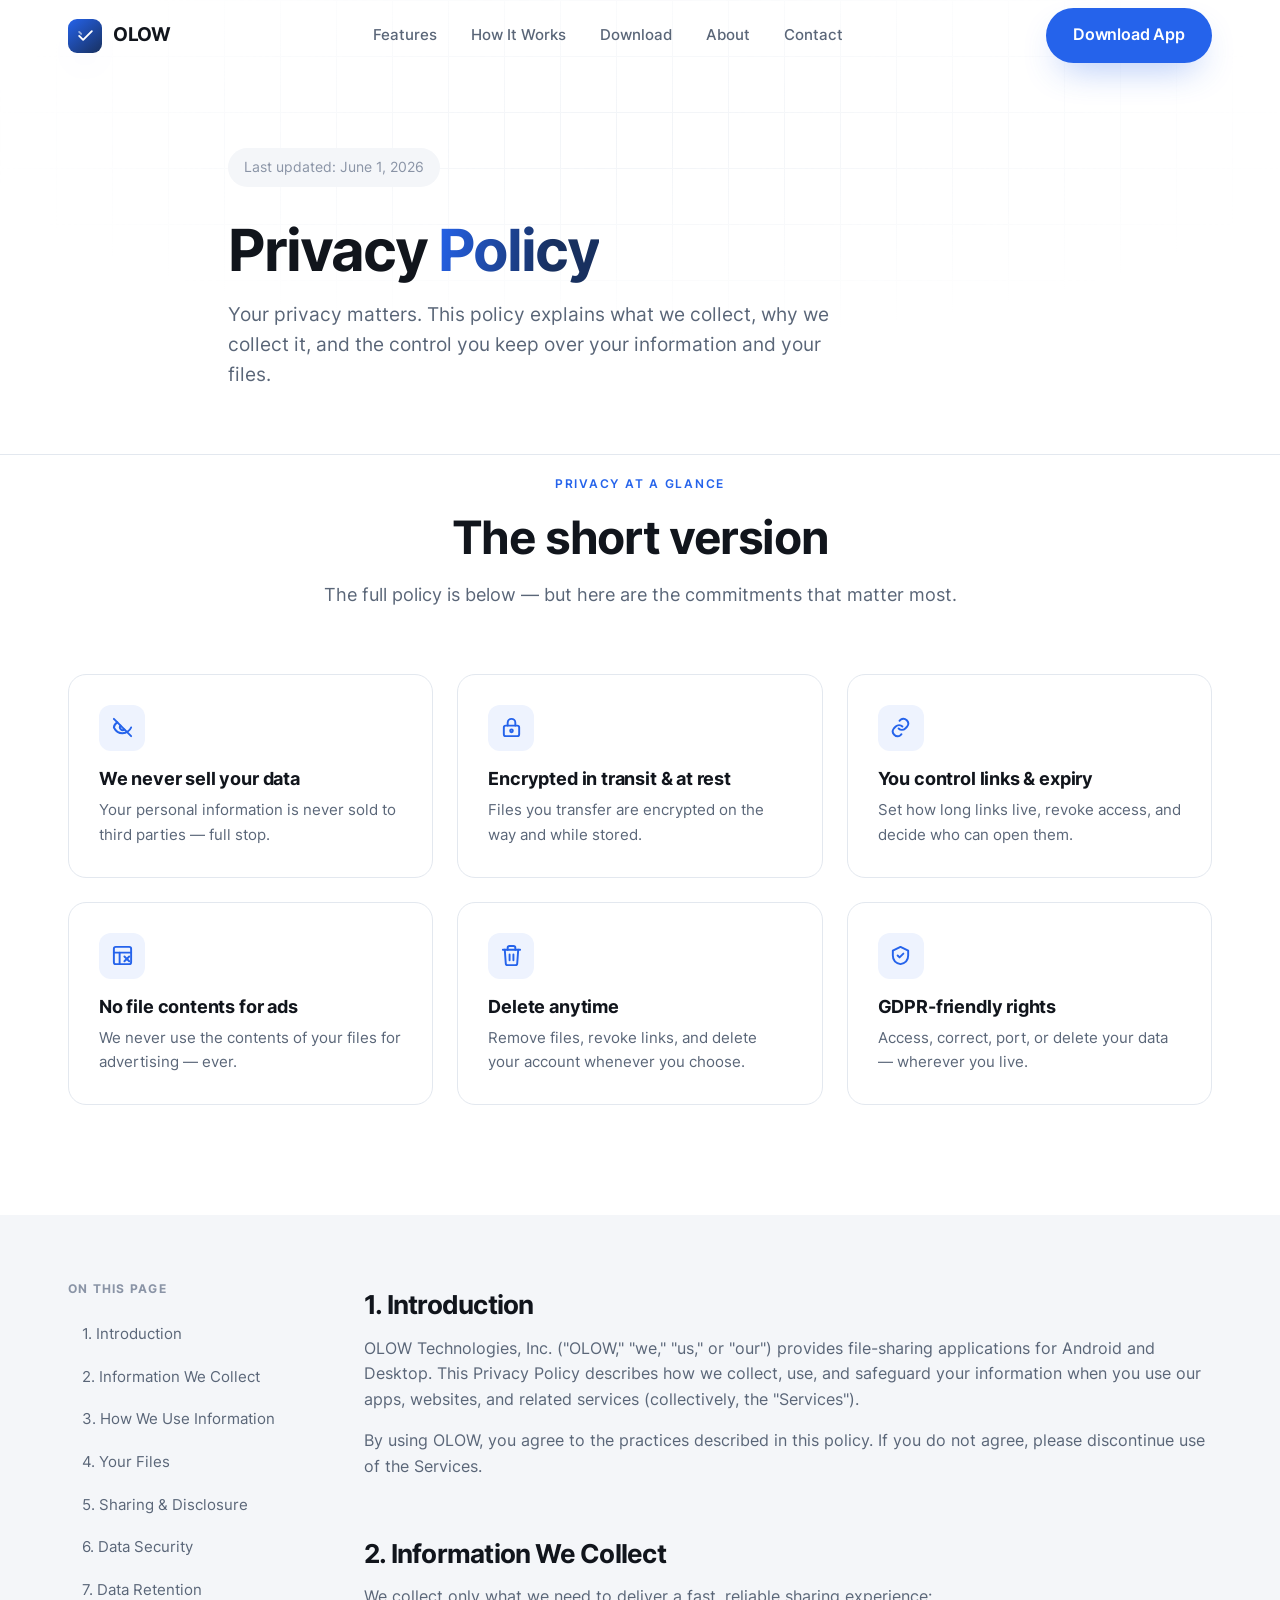
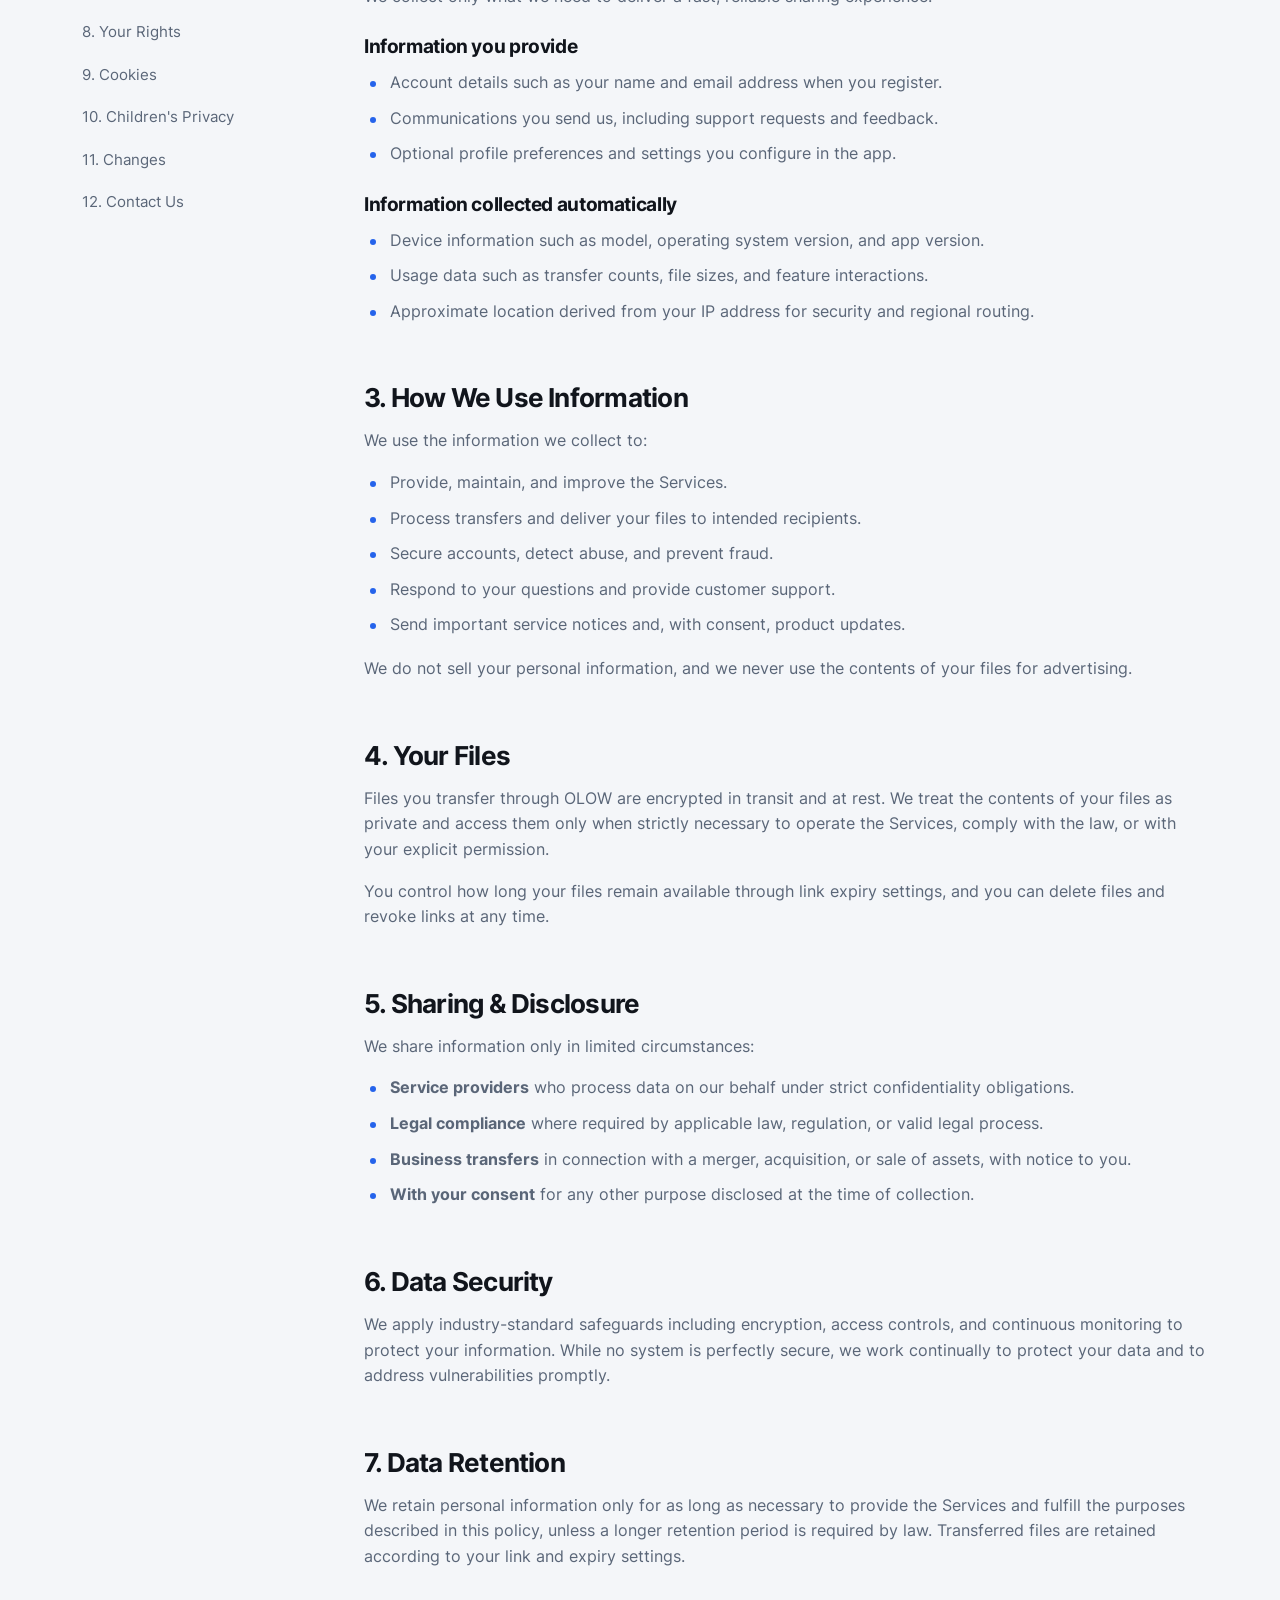
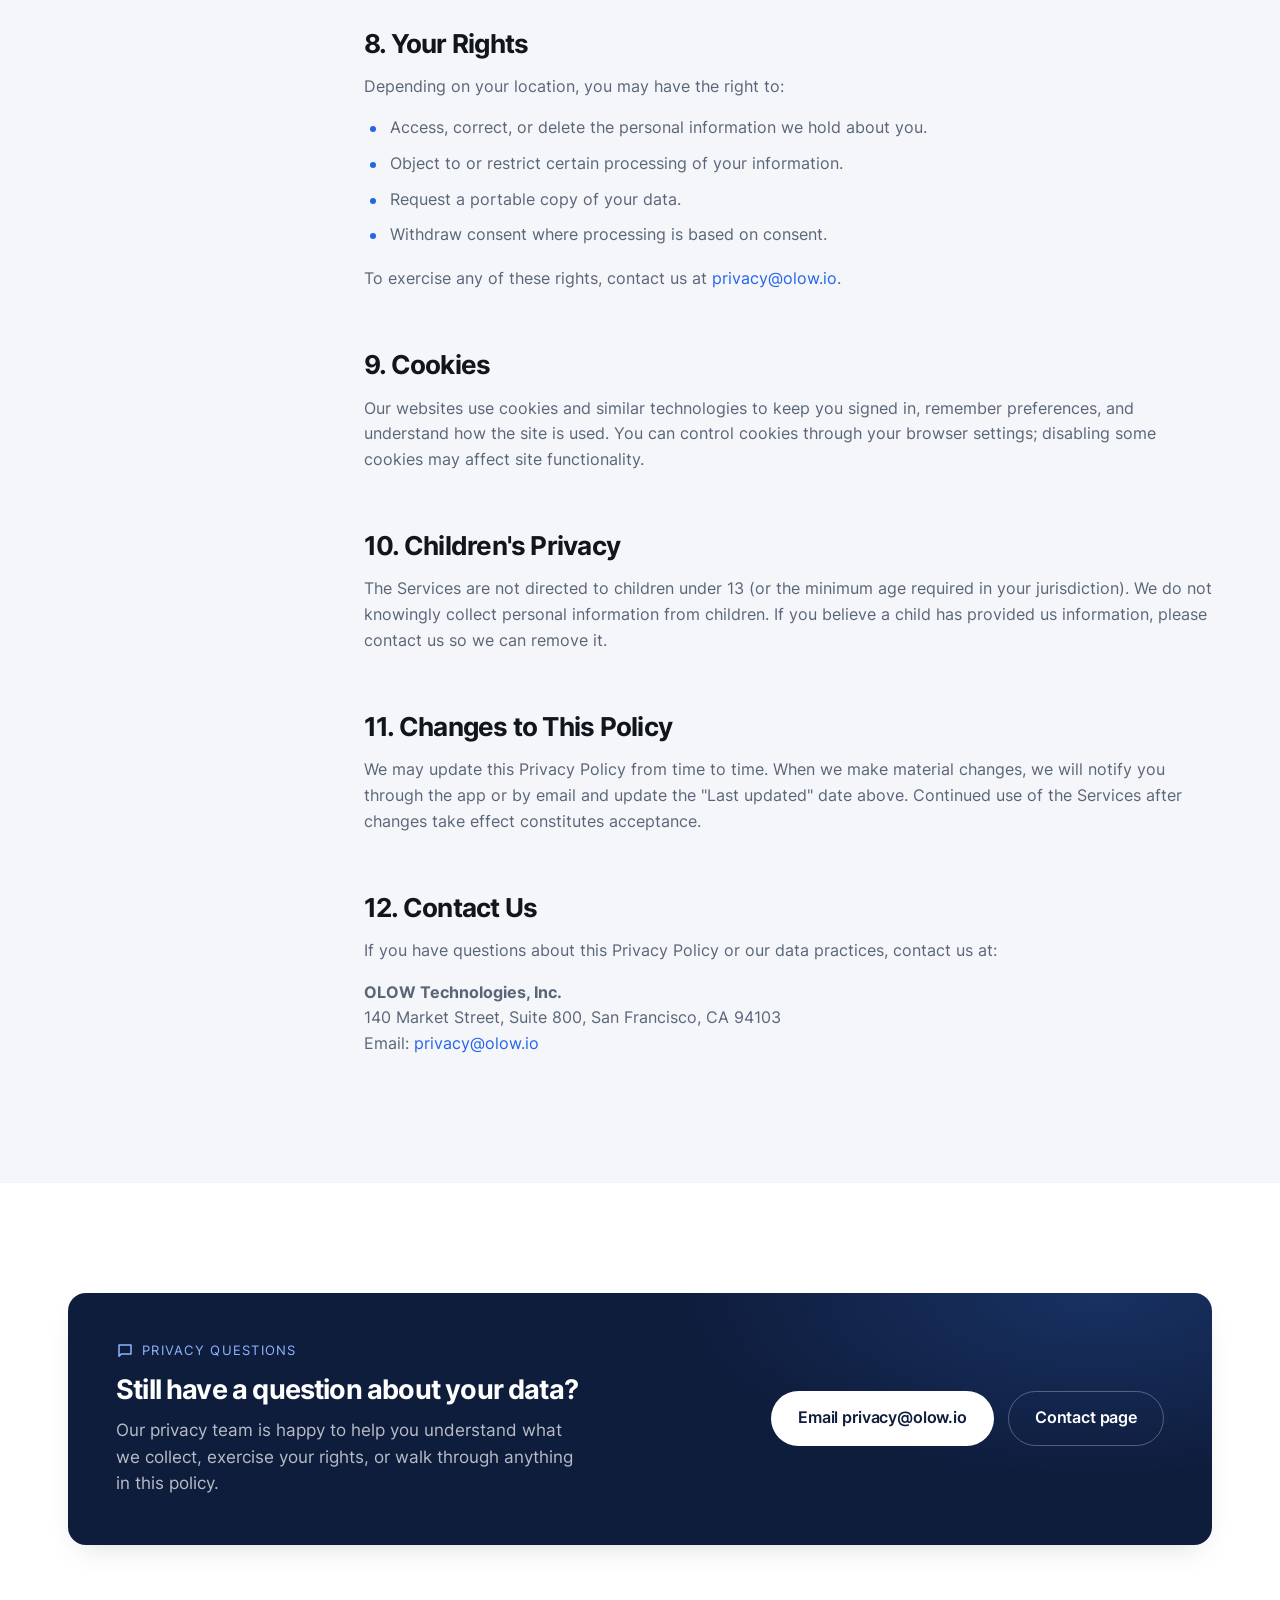
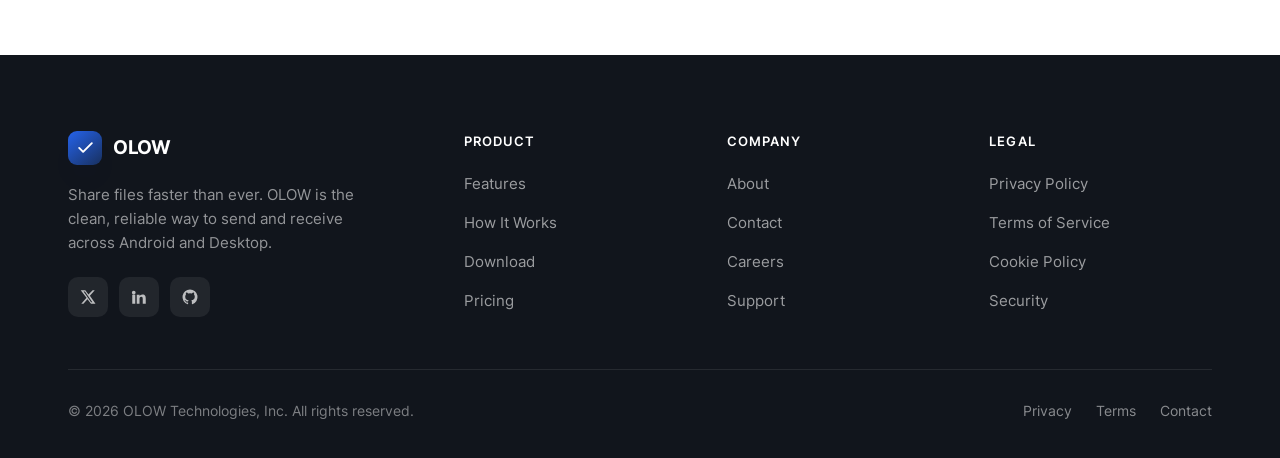
==== commit e14f9076: "Add files via upload" ====
--- a/privacy-policy.html
+++ b/privacy-policy.html
@@ -3,11 +3,11 @@
 <head>
   <meta charset="UTF-8" />
   <meta name="viewport" content="width=device-width, initial-scale=1.0" />
-  <title>Privacy Policy — Olow</title>
-  <meta name="description" content="Read Olow's Privacy Policy: what we collect, how your files are encrypted, your rights, and the control you keep over your data. We never sell your data." />
+  <title>Privacy Policy — OLOW</title>
+  <meta name="description" content="Read OLOW's Privacy Policy: what we collect, how your files are encrypted, your rights, and the control you keep over your data. We never sell your data." />
   <meta name="theme-color" content="#0f1d3d" />
-  <meta property="og:title" content="Privacy Policy — Olow" />
-  <meta property="og:description" content="Read Olow's Privacy Policy: what we collect, how your files are encrypted, your rights, and the control you keep over your data. We never sell your data." />
+  <meta property="og:title" content="Privacy Policy — OLOW" />
+  <meta property="og:description" content="Read OLOW's Privacy Policy: what we collect, how your files are encrypted, your rights, and the control you keep over your data. We never sell your data." />
   <meta property="og:type" content="website" />
   <meta property="og:image" content="public/images/og-cover.svg" />
   <link rel="icon" type="image/svg+xml" href="public/icons/favicon.svg" />
@@ -67,7 +67,7 @@
 <body>
   <header class="nav" id="nav">
     <div class="nav-inner">
-      <a href="index.html" class="brand" aria-label="Olow home"><span class="brand-mark"><svg viewBox="0 0 24 24" fill="none"><path d="M4 12.5L9 17.5L20 6.5" stroke="white" stroke-width="2.4" stroke-linecap="round" stroke-linejoin="round"/><path d="M4 7.5L6.5 10" stroke="white" stroke-width="2.4" stroke-linecap="round" stroke-linejoin="round" opacity="0.55"/></svg></span>Olow</a>
+      <a href="index.html" class="brand" aria-label="OLOW home"><span class="brand-mark"><svg viewBox="0 0 24 24" fill="none"><path d="M4 12.5L9 17.5L20 6.5" stroke="white" stroke-width="2.4" stroke-linecap="round" stroke-linejoin="round"/><path d="M4 7.5L6.5 10" stroke="white" stroke-width="2.4" stroke-linecap="round" stroke-linejoin="round" opacity="0.55"/></svg></span>OLOW</a>
       <nav class="nav-links" aria-label="Primary">
         <a href="index.html#features">Features</a>
         <a href="index.html#how">How It Works</a>
@@ -164,8 +164,8 @@
           </aside>
           <div class="legal-body">
             <h2 id="intro">1. Introduction</h2>
-            <p>Olow Technologies, Inc. ("Olow," "we," "us," or "our") provides file-sharing applications for Android and Desktop. This Privacy Policy describes how we collect, use, and safeguard your information when you use our apps, websites, and related services (collectively, the "Services").</p>
-            <p>By using Olow, you agree to the practices described in this policy. If you do not agree, please discontinue use of the Services.</p>
+            <p>OLOW Technologies, Inc. ("OLOW," "we," "us," or "our") provides file-sharing applications for Android and Desktop. This Privacy Policy describes how we collect, use, and safeguard your information when you use our apps, websites, and related services (collectively, the "Services").</p>
+            <p>By using OLOW, you agree to the practices described in this policy. If you do not agree, please discontinue use of the Services.</p>
 
             <h2 id="collect">2. Information We Collect</h2>
             <p>We collect only what we need to deliver a fast, reliable sharing experience:</p>
@@ -194,7 +194,7 @@
             <p>We do not sell your personal information, and we never use the contents of your files for advertising.</p>
 
             <h2 id="files">4. Your Files</h2>
-            <p>Files you transfer through Olow are encrypted in transit and at rest. We treat the contents of your files as private and access them only when strictly necessary to operate the Services, comply with the law, or with your explicit permission.</p>
+            <p>Files you transfer through OLOW are encrypted in transit and at rest. We treat the contents of your files as private and access them only when strictly necessary to operate the Services, comply with the law, or with your explicit permission.</p>
             <p>You control how long your files remain available through link expiry settings, and you can delete files and revoke links at any time.</p>
 
             <h2 id="sharing">5. Sharing &amp; Disclosure</h2>
@@ -233,7 +233,7 @@
 
             <h2 id="contact">12. Contact Us</h2>
             <p>If you have questions about this Privacy Policy or our data practices, contact us at:</p>
-            <p><strong>Olow Technologies, Inc.</strong><br>140 Market Street, Suite 800, San Francisco, CA 94103<br>Email: <a href="mailto:privacy@olow.io" style="color:var(--blue)">privacy@olow.io</a></p>
+            <p><strong>OLOW Technologies, Inc.</strong><br>140 Market Street, Suite 800, San Francisco, CA 94103<br>Email: <a href="mailto:privacy@olow.io" style="color:var(--blue)">privacy@olow.io</a></p>
           </div>
         </div>
       </div>
@@ -264,8 +264,8 @@
     <div class="container">
       <div class="footer-grid">
         <div class="footer-about">
-          <a href="index.html" class="brand"><span class="brand-mark"><svg viewBox="0 0 24 24" fill="none"><path d="M4 12.5L9 17.5L20 6.5" stroke="white" stroke-width="2.4" stroke-linecap="round" stroke-linejoin="round"/></svg></span>Olow</a>
-          <p>Share files faster than ever. Olow is the clean, reliable way to send and receive across Android and Desktop.</p>
+          <a href="index.html" class="brand"><span class="brand-mark"><svg viewBox="0 0 24 24" fill="none"><path d="M4 12.5L9 17.5L20 6.5" stroke="white" stroke-width="2.4" stroke-linecap="round" stroke-linejoin="round"/></svg></span>OLOW</a>
+          <p>Share files faster than ever. OLOW is the clean, reliable way to send and receive across Android and Desktop.</p>
           <div class="footer-social">
             <a href="#" aria-label="X / Twitter"><svg viewBox="0 0 24 24" fill="currentColor"><path d="M18.2 3H21l-6.5 7.4L22 21h-6l-4.7-6.1L5.9 21H3l7-8L2.3 3h6.1l4.2 5.6L18.2 3Zm-2.1 16h1.7L7.9 4.8H6.1L16.1 19Z"/></svg></a>
             <a href="#" aria-label="LinkedIn"><svg viewBox="0 0 24 24" fill="currentColor"><path d="M4.98 3.5a2.5 2.5 0 1 1 0 5 2.5 2.5 0 0 1 0-5ZM3 9h4v12H3V9Zm6 0h3.8v1.7h.05c.53-1 1.83-2.05 3.76-2.05C20.4 8.65 21 11 21 14.1V21h-4v-6.1c0-1.45-.03-3.3-2-3.3-2 0-2.3 1.57-2.3 3.2V21H9V9Z"/></svg></a>
@@ -277,7 +277,7 @@
         <div class="footer-col"><h5>Legal</h5><ul><li><a href="privacy-policy.html">Privacy Policy</a></li><li><a href="terms-of-service.html">Terms of Service</a></li><li><a href="privacy-policy.html">Cookie Policy</a></li><li><a href="privacy-policy.html">Security</a></li></ul></div>
       </div>
       <div class="footer-bottom">
-        <small>© <span data-year>2026</span> Olow Technologies, Inc. All rights reserved.</small>
+        <small>© <span data-year>2026</span> OLOW Technologies, Inc. All rights reserved.</small>
         <div class="fb-links"><a href="privacy-policy.html">Privacy</a><a href="terms-of-service.html">Terms</a><a href="index.html#contact">Contact</a></div>
       </div>
     </div>
